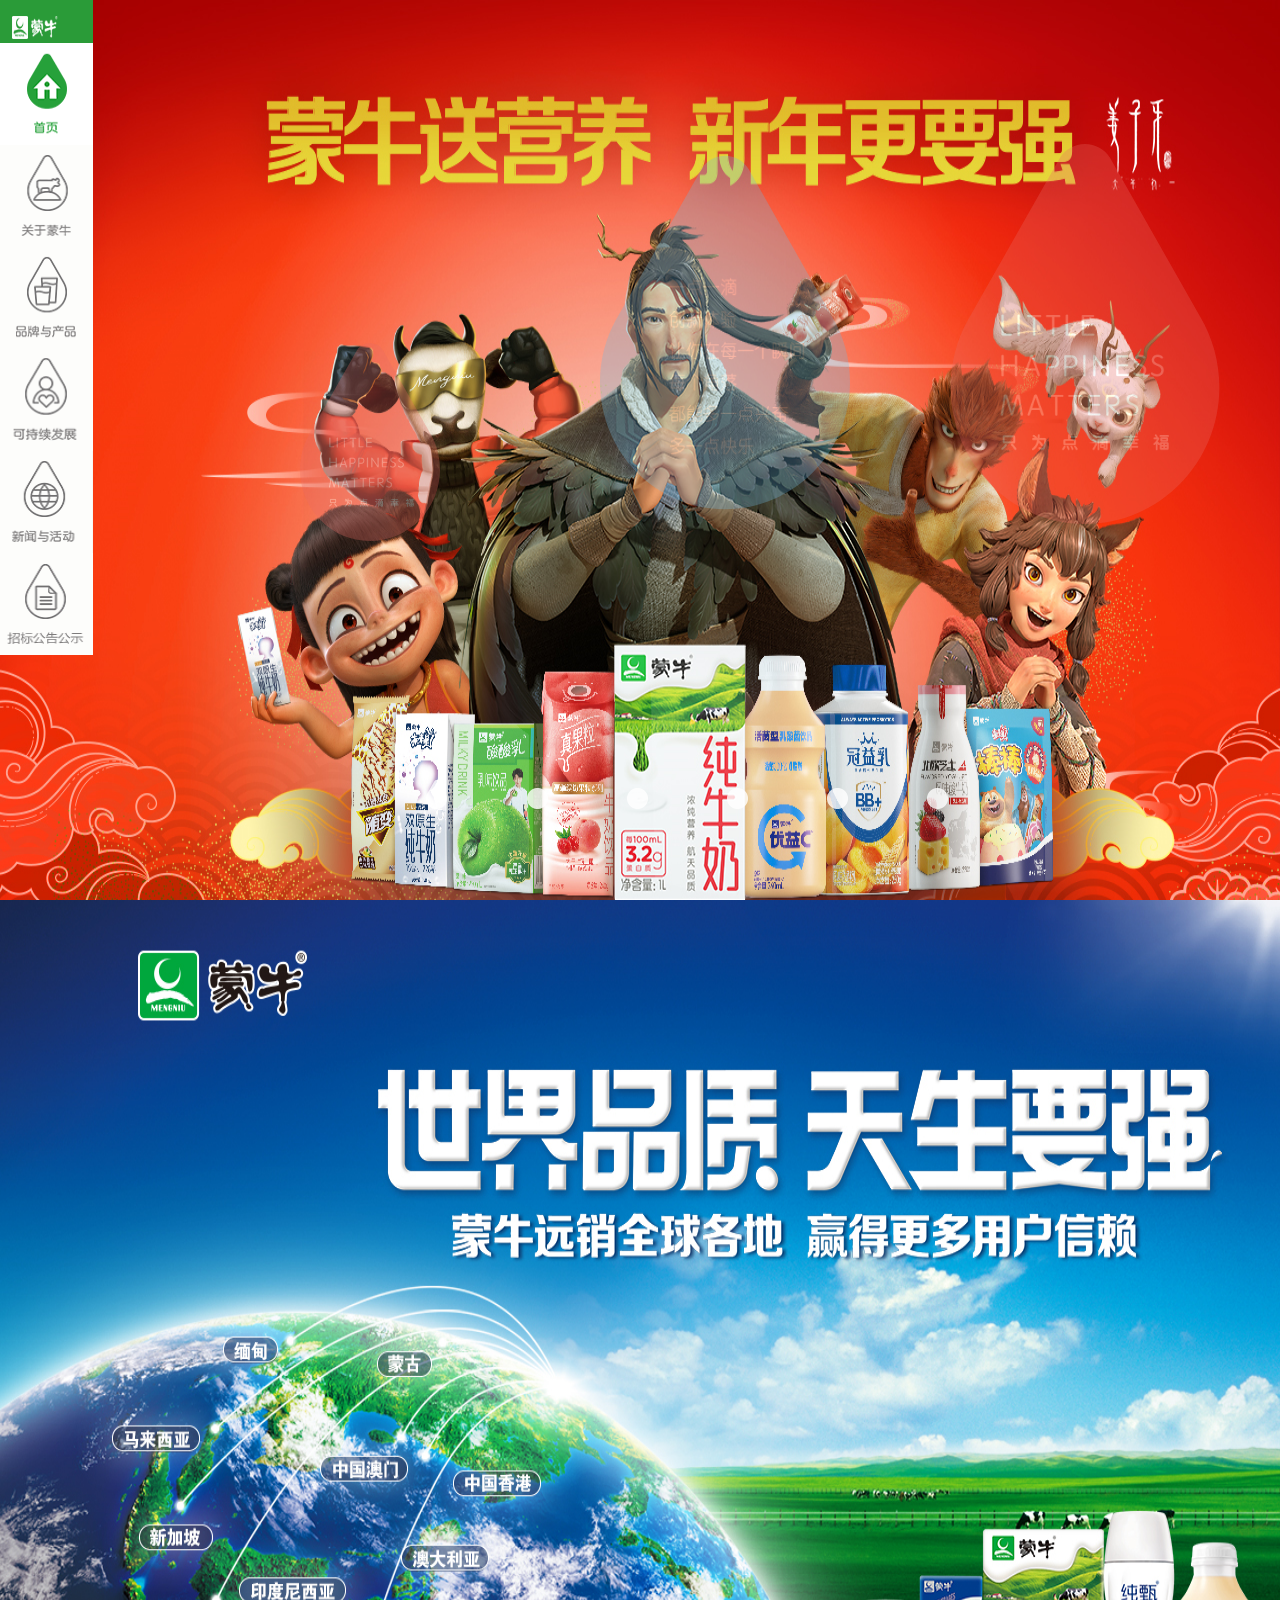
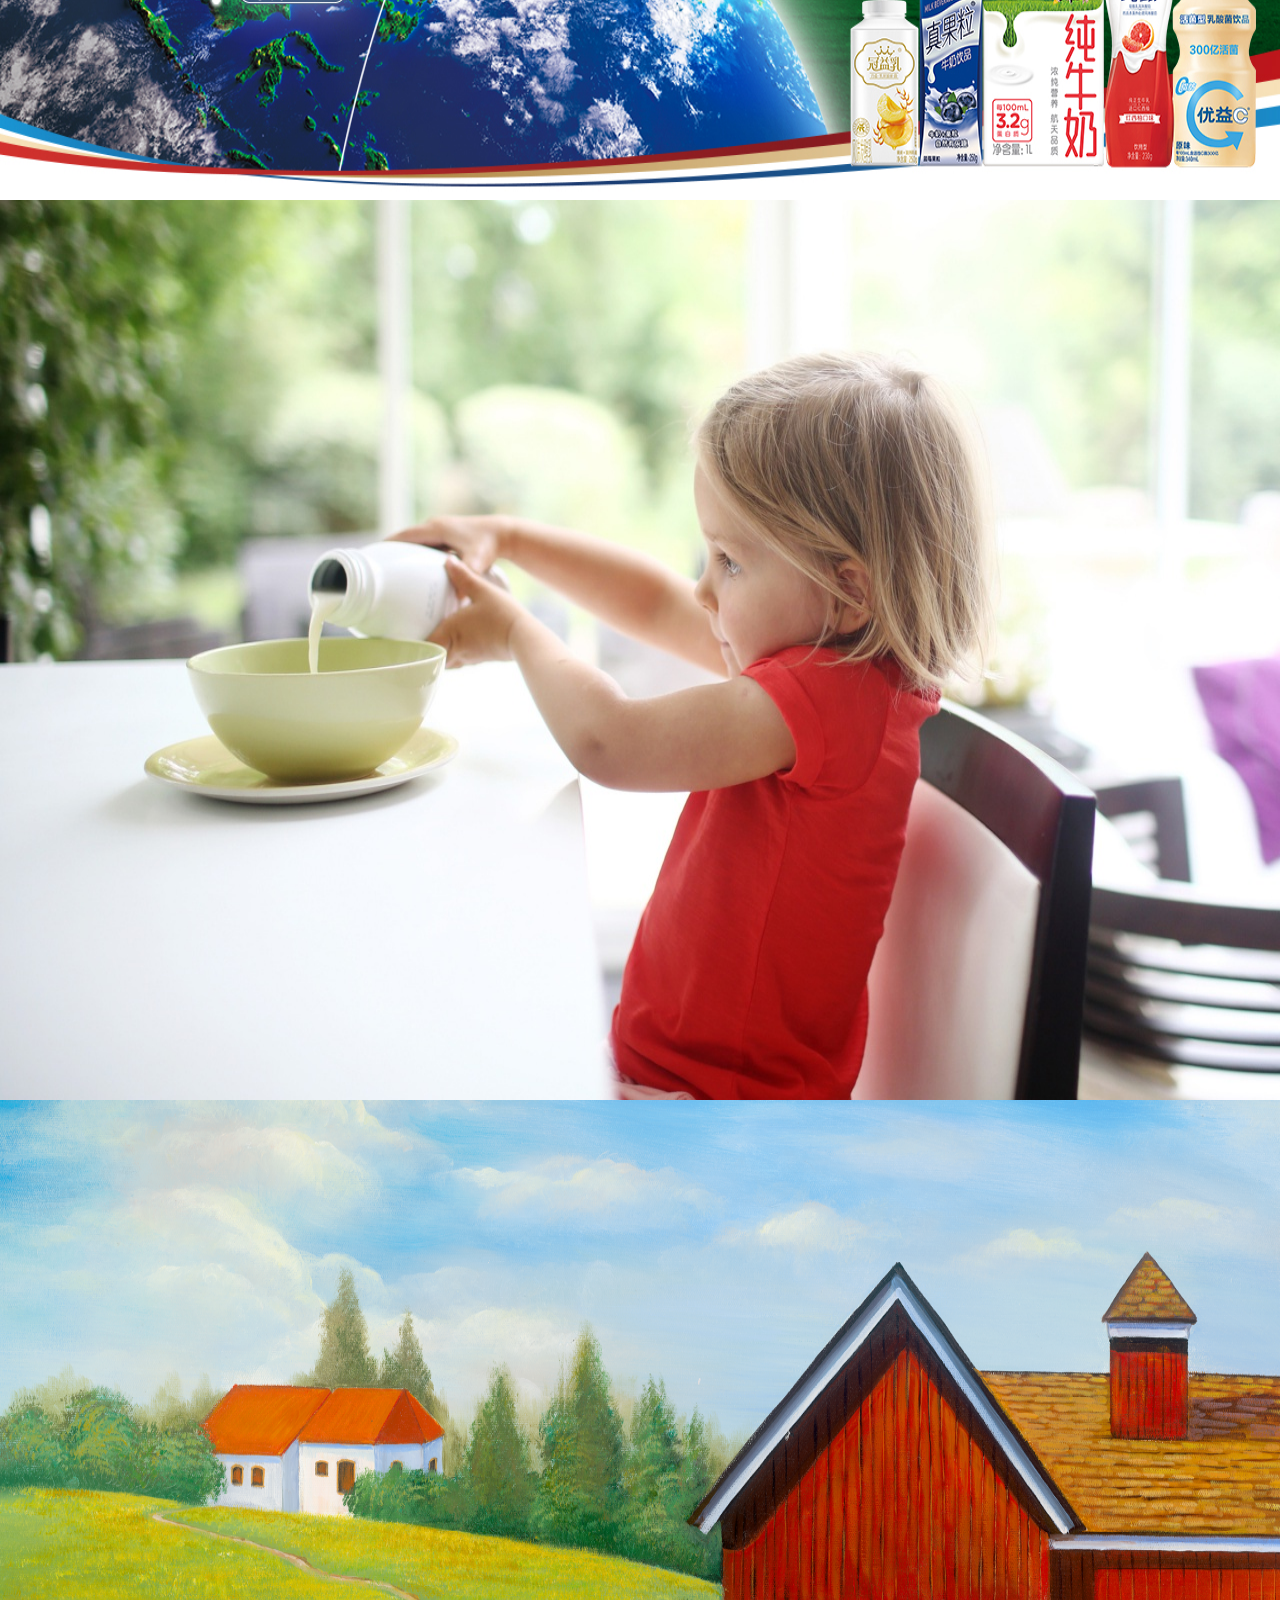
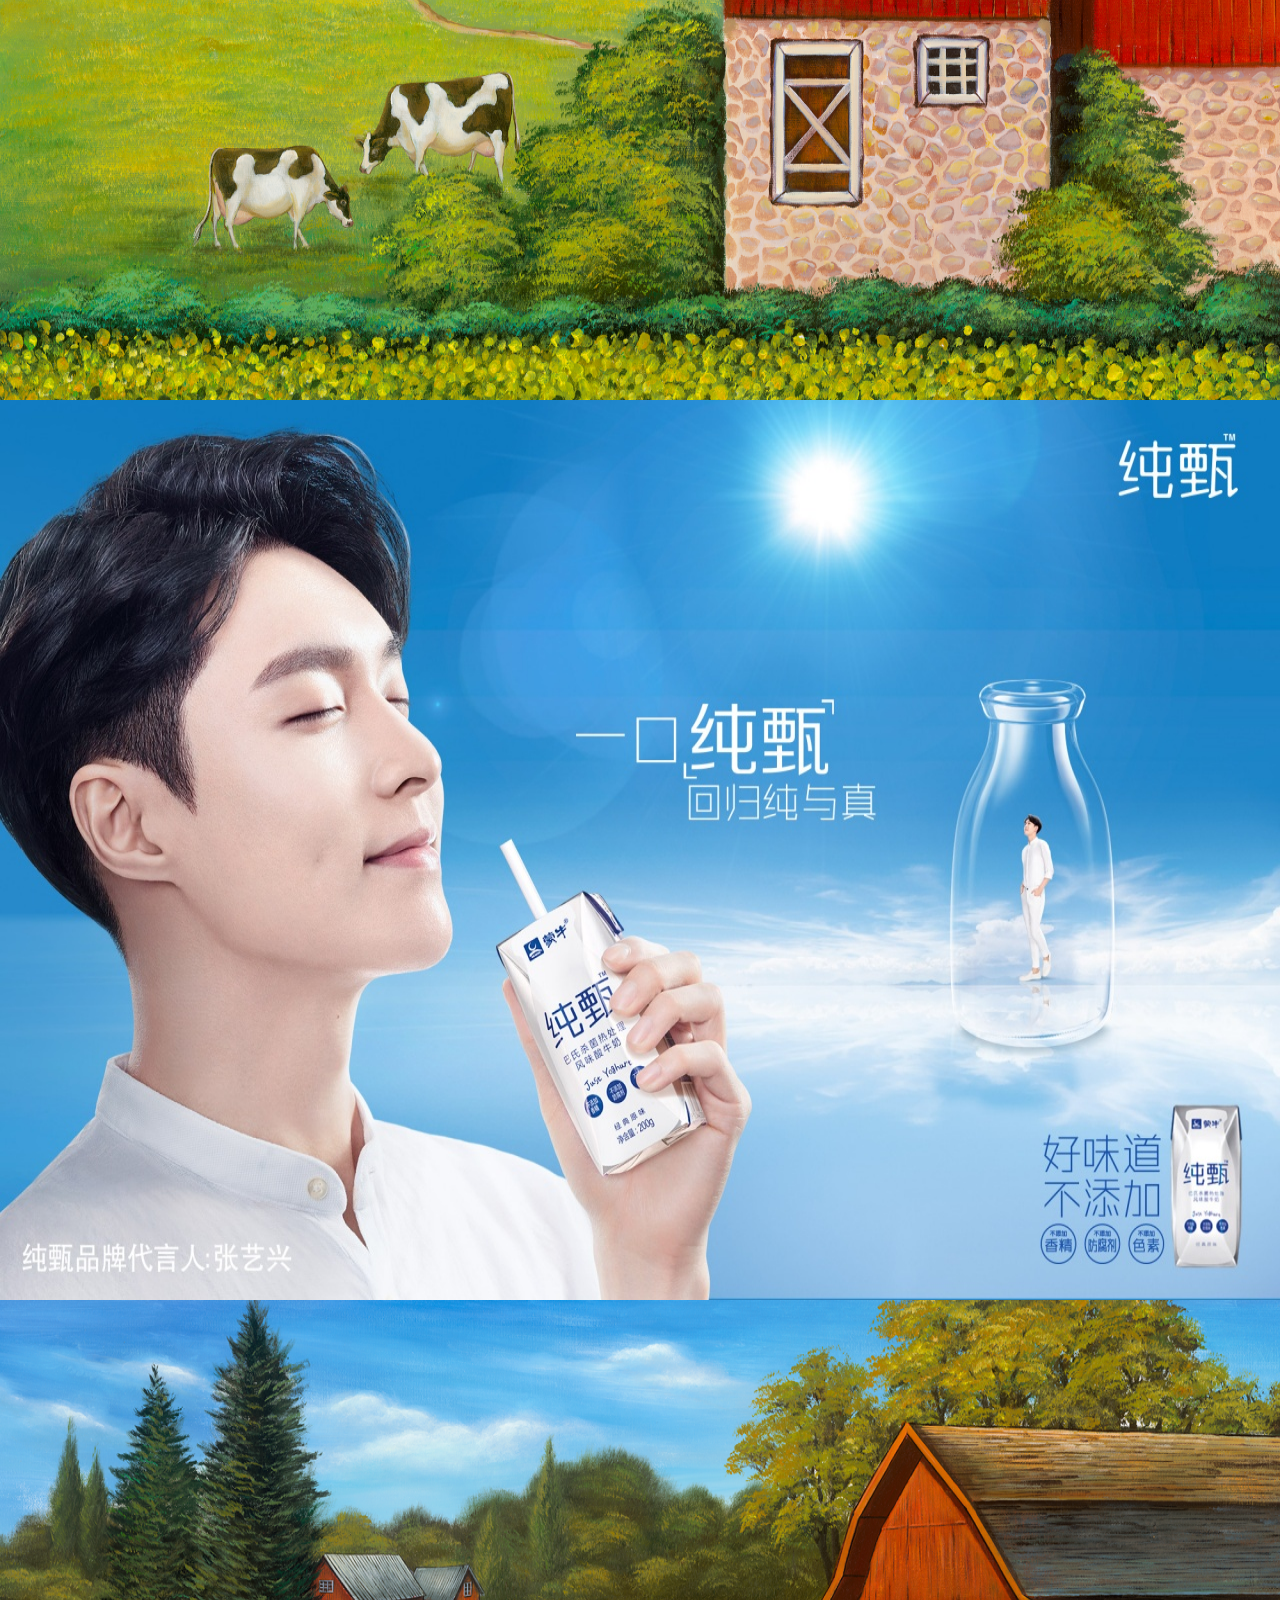
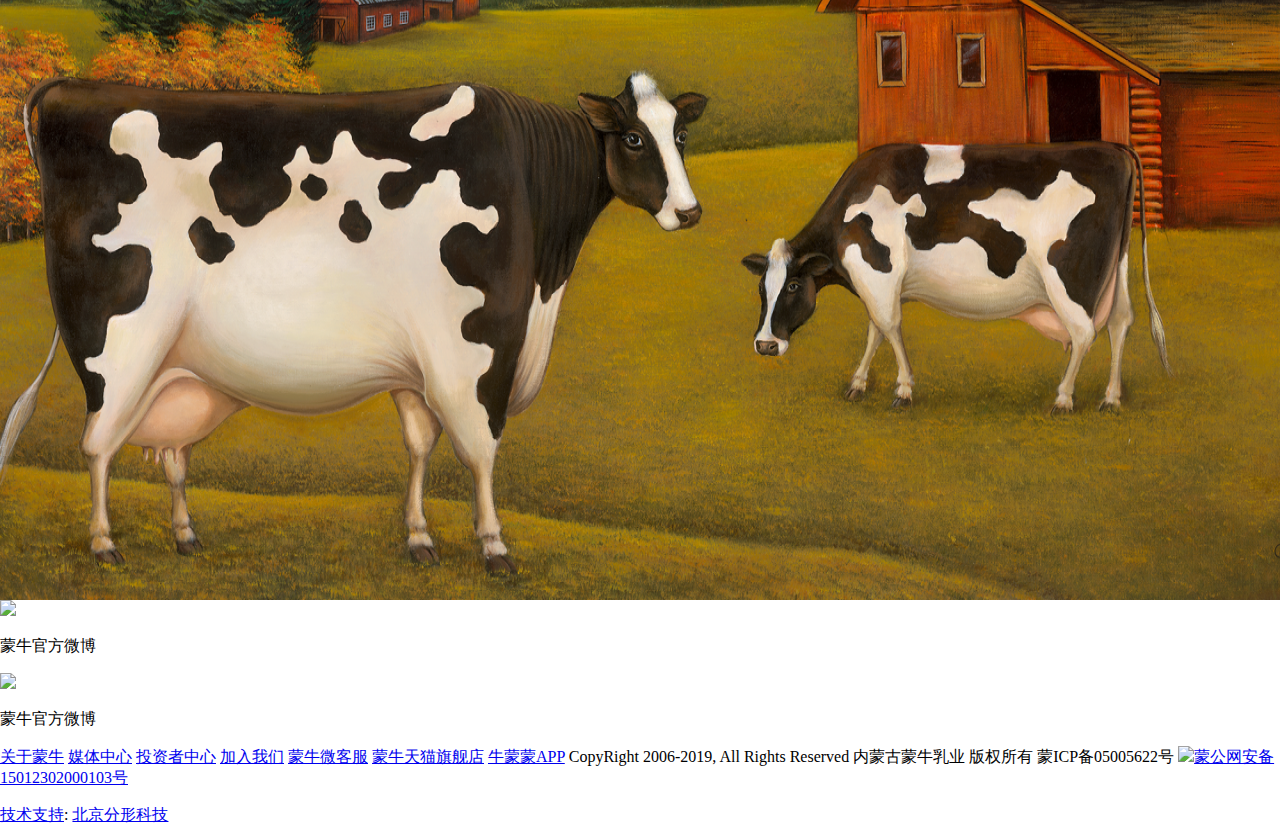
==== mengniu/index/index.html @ 5fc935fa "mengniu" ====
<!DOCTYPE html>
<html>
	<head>
		<meta charset="utf-8">
		<title>Index</title>
		<script>
			window.currentPageIndex = 1;
			window.currentPageName="index";
			window.currentPageNumber=1;
		</script>
		<script src="../public/movement.js" type="text/javascript"></script>
		<link href="css/bar1-6.css" rel="stylesheet" />
		<link href="css/six-points.css" rel="stylesheet" />
		<link href="css/waterdrop.css" rel="stylesheet" />
		<link href="https://cdn-1251928468.cos.ap-beijing.myqcloud.com/last-bar.css" rel="stylesheet" />
		<link href="../public/favicon.ico" type="image/x-icon" rel="shortcut icon" />
		
		<!--extend-column资源-->
		<link href="../public/extend-column.css" rel="stylesheet"/>
		<link href="../public/left-nav.css" rel="stylesheet"/>
	</head>
	<body style="margin: 0px; overflow: hidden;">
		<left-nav>
			<logo></logo>
			<btn-item id="btn-item-1"></btn-item>
			<mouse-extend-region>
				<btn-item id="btn-item-2"></btn-item>
				<btn-item id="btn-item-3"></btn-item>
				<btn-item id="btn-item-4"></btn-item>
				<btn-item id="btn-item-5"></btn-item>
				<extend-column></extend-column>
			</mouse-extend-region>
			<btn-item id="btn-item-6"></btn-item>
		</left-nav>
		
		<div id="bar1"></div>
		<div id="bar2"></div>
		<div id="bar3"></div>
		<div id="bar4"></div>
		<div id="bar5"></div>
		<div id="bar6"></div>
		<img id="waterdrop-1-1" src="img/waterdrop-text3.png" />
		<img id="waterdrop-1-2" src="img/waterdrop-text1.png" />
		<img id="waterdrop-1-3" src="img/waterdrop-text2.png" />
		<div id="six-points">
			<div id="p1"></div>
			<div id="p2"></div>
			<div id="p3"></div>
			<div id="p4"></div>
			<div id="p5"></div>
			<div id="p6"></div>
		</div>
		
		<last-bar>
			<social-network>
				<left>
					<div>
						<img src="https://cdn-1251928468.cos.ap-beijing.myqcloud.com/sina.png" />
						<p>蒙牛官方微博</p>
					</div>
				</left>
				<right>
					<div id="sina-btn">
						<img src="https://cdn-1251928468.cos.ap-beijing.myqcloud.com/wechat.png" />
						<p>蒙牛官方微博</p>
					</div>
					<qrcode></qrcode>
				</right>
			</social-network>
			<mengniu-link>
				<a href="#">关于蒙牛</a>
				<link-sep></link-sep>
				<a href="#">媒体中心</a>
				<link-sep></link-sep>
				<a href="#">投资者中心</a>
				<link-sep></link-sep>
				<a href="#">加入我们</a>
				<link-sep></link-sep>
				<a href="#">蒙牛微客服</a>
				<link-sep></link-sep>
				<a href="#">蒙牛天猫旗舰店</a>
				<link-sep></link-sep>
				<a href="#">牛蒙蒙APP</a>
			</mengniu-link>
			<mengniu-corp>
				<span>CopyRight 2006-2019, All Rights Reserved 内蒙古蒙牛乳业 版权所有 蒙ICP备05005622号</span>
				<a href="#"><img src="https://cdn-1251928468.cos.ap-beijing.myqcloud.com/police.png"/>蒙公网安备 15012302000103号</a>
				<p>
					<a href="http://www.fractal-technology.com" target="_blank" >技术支持</a>:
					<a href=" http://www.fractal-technology.com" target="_blank">北京分形科技</a>
				</p>
			</mengniu-corp>
		</last-bar>
	</body>
	<script>
		var obj = document.documentElement;
		document.documentElement.wheelComplete = true;
		document.documentElement.style.height = window.innerHeight * 6 + "px"
		document.documentElement.onmousewheel = function(ev)
		{
			if (document.documentElement.wheelComplete == true)
			{

				var event = ev || window.event;
				//event.wheelDelta为负,向下

				if (event.wheelDelta > 0) //向上
				{

					setTimeout
						(
							function()
							{
								scroll(0, document.documentElement.scrollTop - 2);
								setTimeout
									(
										function()
										{
											scroll(0, document.documentElement.scrollTop - 2);
											setTimeout
												(
													function()
													{
														scroll(0, document.documentElement.scrollTop - 2);
														setTimeout
															(
																function()
																{
																	scroll(0, document.documentElement.scrollTop - 2);
																	setTimeout
																		(
																			function()
																			{
																				scroll(0, document.documentElement.scrollTop - 2);
																				setTimeout
																					(
																						function()
																						{
																							scroll(0, document.documentElement.scrollTop - 2);
																							setTimeout
																								(
																									function()
																									{
																										scroll(0, document.documentElement.scrollTop - 1);
																										setTimeout
																											(
																												function()
																												{
																													scroll(0, document.documentElement.scrollTop - 1);
																													setTimeout
																														(
																															function()
																															{
																																scroll(0, document.documentElement.scrollTop - 1);
																																setTimeout
																																	(
																																		function()
																																		{
																																			scroll(0, document.documentElement.scrollTop - 1);
																																			setTimeout
																																				(
																																					function()
																																					{
																																						scroll(0, document.documentElement.scrollTop - 1);
																																						setTimeout
																																							(
																																								function()
																																								{
																																									scroll(0, document.documentElement.scrollTop - 1);
																																								},
																																								1
																																							);
																																					},
																																					1
																																				);
																																		},
																																		1
																																	);
																															},
																															1
																														);
																												},
																												1
																											);
																									},
																									1
																								);
																						},
																						1
																					);
																			},
																			1
																		);
																},
																1
															);
													},
													1
												);
										},
										1
									);
							},
							1
						);


					if (document.documentElement.scrollTop == 0)
					{
						return false;
					}
					var target = document.documentElement.scrollTop - window.innerHeight;
					document.documentElement.wheelComplete = false;
					var timer = setInterval(
						function()
						{

							scroll(0, document.documentElement.scrollTop - 4);

							if (Math.abs(document.documentElement.scrollTop - target) <= 6)
							{
								clearInterval(timer);
								console.log(window.currentPageIndex)
								document.documentElement.wheelComplete = true;
								scroll(0, target);
								//window.currentPageIndex -= 1;
								window.currentPageIndex = Math.floor(document.documentElement.scrollTop/window.innerHeight)+1;
								for (var i = 1; i <= 6; i++)
								{
									if (i == window.currentPageIndex)
									{
										document.getElementById("p" + i).style.backgroundPosition = "-0px 0px";
									}
									else
									{
										document.getElementById("p" + i).style.backgroundPosition = "-22px 0px";
									}
								}
								document.getElementById("waterdrop-1-1").timer = null;
								document.getElementById("waterdrop-1-2").timer = null;
								document.getElementById("waterdrop-1-3").timer = null;
								console.log("ele", document.getElementById("waterdrop-1-1"));
								console.log("targetleft", window.wppos[window.currentPageIndex][1][1]);
								console.log("targettop", window.wppos[window.currentPageIndex][1][2]);
								
								movement(document.getElementById("waterdrop-1-1"), 'left', window.wppos[window.currentPageIndex][1][1],function(){},null);
								movement(document.getElementById("waterdrop-1-1"), 'top', window.wppos[window.currentPageIndex][1][2],function(){},null);
								movement(document.getElementById("waterdrop-1-2"), 'top', window.wppos[window.currentPageIndex][2][2],function(){},null);
								movement(document.getElementById("waterdrop-1-2"), 'left', window.wppos[window.currentPageIndex][2][1],function(){},null);
								movement(document.getElementById("waterdrop-1-3"), 'top', window.wppos[window.currentPageIndex][3][2],function(){},null);
								movement(document.getElementById("waterdrop-1-3"), 'right', window.wppos[window.currentPageIndex][3][1],function(){},null);
								if (window.currentPageIndex != 6)
								{
									document.getElementsByTagName("last-bar")[0].style.display = 'none';
									document.getElementById("six-points").style.display = "flex";
								}
							}
						},
						0.5
					);
				}
				else
				{
					var target = document.documentElement.scrollTop + window.innerHeight;
					if (document.documentElement.scrollTop + window.innerHeight + "px" === window.getComputedStyle(document.documentElement,
							null)['height'])
					{
						return false;
					}
					setTimeout
						(
							function()
							{
								scroll(0, document.documentElement.scrollTop + 2);
								setTimeout
									(
										function()
										{
											scroll(0, document.documentElement.scrollTop + 2);
											setTimeout
												(
													function()
													{
														scroll(0, document.documentElement.scrollTop + 2);
														setTimeout
															(
																function()
																{
																	scroll(0, document.documentElement.scrollTop + 2);
																	setTimeout
																		(
																			function()
																			{
																				scroll(0, document.documentElement.scrollTop + 2);
																				setTimeout
																					(
																						function()
																						{
																							scroll(0, document.documentElement.scrollTop + 2);
																							setTimeout
																								(
																									function()
																									{
																										scroll(0, document.documentElement.scrollTop + 2);
																										setTimeout
																											(
																												function()
																												{
																													scroll(0, document.documentElement.scrollTop + 2);
																												},
																												1
																											);
																									},
																									1
																								);
																						},
																						1
																					);
																			},
																			1
																		);
																},
																1
															);
													},
													1
												);
										},
										1
									);
							},
							1
						);

					document.documentElement.wheelComplete = false;
					var timer = setInterval(
						function()
						{

							scroll(0, document.documentElement.scrollTop + 4);
							// if(document.documentElement.scrollTop%window.innerHeight==0)
							// {
							// 	clearInterval(timer);
							// 	document.documentElement.wheelComplete=true;
							// }
							if (Math.abs(document.documentElement.scrollTop - target) <= 6)
							{
								clearInterval(timer);
								console.log(window.currentPageIndex)
								document.documentElement.wheelComplete = true;
								scroll(0, target);
								//window.currentPageIndex += 1;
								window.currentPageIndex = Math.floor(document.documentElement.scrollTop/window.innerHeight)+1;
								for (var i = 1; i <= 6; i++)
								{
									if (i == window.currentPageIndex)
									{
										document.getElementById("p" + i).style.backgroundPosition = "-0px 0px";
									}
									else
									{
										document.getElementById("p" + i).style.backgroundPosition = "-22px 0px";
									}
								}
								
								movement(document.getElementById("waterdrop-1-1"), 'left', wppos[window.currentPageIndex][1][1],function(){},null);
								movement(document.getElementById("waterdrop-1-1"), 'top', wppos[window.currentPageIndex][1][2],function(){},null);
								movement(document.getElementById("waterdrop-1-2"), 'top', wppos[window.currentPageIndex][2][2],function(){},null);
								movement(document.getElementById("waterdrop-1-2"), 'left', wppos[window.currentPageIndex][2][1],function(){},null);
								movement(document.getElementById("waterdrop-1-3"), 'top', wppos[window.currentPageIndex][3][2],function(){},null);
								movement(document.getElementById("waterdrop-1-3"), 'right', wppos[window.currentPageIndex][3][1],function(){},null);
								if (window.currentPageIndex == 6)
								{
									document.getElementsByTagName("last-bar")[0].style.display = 'block';
									document.getElementById("six-points").style.display = "none";
								}
							}
						},
						0.5
					);
				}
			}
			return false;
		}
	</script>
	<script src="js/bar1-6.js"></script>
	<script src="https://cdn-1251928468.cos.ap-beijing.myqcloud.com/last-bar.js"></script>
	<script src="js/waterdrop.js"></script>
	<script src="../public/left-nav.js"></script>
</html>
---- mengniu/index/css/bar1-6.css ----
#bar1
{
	background-image: url(../img/bg1.png) ;
	background-size: 100% 100%;
	position: relative;
}
#bar2
{
	background-image: url(../img/bg2.jpg) ;
	background-size: 100% 100%;
	position: relative;
}
#bar3
{
	background-image: url(../img/bg3.jpg) ;
	background-size: 100% 100%;
	position: relative;
}
#bar4
{
	background-image: url(../img/bg4.png) ;
	background-size: 100% 100%;
	position: relative;
}
#bar5
{
	background-image: url(../img/bg5.jpg) ;
	background-size: 100% 100%;
	position: relative;
}
#bar6
{
	background-image: url(../img/bg6.png) ;
	background-size: 100% 100%;
	position: relative;
}
---- mengniu/index/css/six-points.css ----
#six-points {
	position: fixed;
	bottom: 20px;
	/*left:0px;*/
	right: 0px;
	opacity: 0.8;
	width: 600px;
	height: 100px;
	display: flex;
	justify-content: space-around;
	z-index: 1000;
}

#six-points div 
{
	background-repeat: no-repeat;
	background-image: url(../img/3e.png);

	width: 22px;
	height: 29px;
}
---- mengniu/index/css/waterdrop.css ----
#waterdrop-1-1 {
	background-image: url(../img/9.svg);
	background-repeat: no-repeat;
	background-size: 100% 100%;
	width: 140px;
	height: 200px;
	position: fixed;
	/*left:300px;*/
	opacity: 0.3;
	z-index: 80;
}

#waterdrop-1-2 {
	background-image: url(../img/8.svg);
	background-repeat: no-repeat;
	background-size: 100% 100%;
	width: 250px;
	height: 377px;
	position: fixed;
	/*left:600px;
					top:100px;*/
	opacity: 0.3;
	z-index: 80;
}

#waterdrop-1-3 {
	background-image: url(../img/9.svg);
	background-repeat: no-repeat;
	background-size: 100% 100%;
	width: 270px;
	height: 380px;
	position: fixed;
	/*right:60px;
					top:100px;*/
	right: 0px;
	opacity: 0.3;
	z-index: 80;
}
---- mengniu/public/extend-column.css ----
.expend-bars
{
	position: fixed;
	left:93px;
	height: 100%;
	background-color: aqua;
	transition: 0.5s;
	overflow: hidden;
	top: 0px;
}
---- mengniu/public/left-nav.css ----
/*body
{
	margin: 0px;
	background: url(../index/img/bg1.png) no-repeat;
	background-size: 100% 100%;
	height: 100vh;
	overflow: hidden;
}*/
left-nav
{
	width: 93px;
	height: 100vh;
	display: flex;
	flex-direction: column;
	justify-content: flex-start;
	position: fixed;
	z-index: 1000;
}
left-nav>logo
{
	background-image: url(logo.png);
	background-color: #F4AF5E;
	background-position-x: 12px;
	background-position-y: 1.8vh;
	width: 93px;
	height: 3.33vw;
	display: block;
	background-repeat: no-repeat;
	background-size: 3.6vw 2.6vh;
	cursor: pointer;
}
mouse-extend-region
{
	display: flex;justify-content: flex-start;flex-direction: column;
}

left-nav btn-item
{
	width: 93px;
	height: 102px;
	display: inline-block;
	background-repeat: no-repeat;
	background-image: url(btns.png);
	opacity: 1;
	background-size: 93px 102px;
	cursor: pointer;
}
left-nav btn-item:hover
{
	opacity: 1;
	background-color: #000000;
}

#btn-item-1
{
	background-image: url(btns/left-nav-index-untauch.png);
}
#btn-item-1:hover
{
	background-image: url(btns/hover-index.png);
}
#btn-item-2
{
	background-image: url(btns/left-nav-about-untauch.png);
}
#btn-item-2:hover
{
	background-image: url(btns/hover-about.png);
}
#btn-item-3
{
	background-image: url(btns/left-nav-brand-untauch.png);
}
#btn-item-3:hover
{
	background-image: url(btns/hover-brand.png);
}
#btn-item-4
{
	background-image: url(btns/left-nav-development-untauch.png);
}
#btn-item-4:hover
{
	background-image: url(btns/hover-development.png);
}
#btn-item-5
{
	background-image: url(btns/left-nav-news-untauch.png);
}
#btn-item-5:hover
{
	background-image: url(btns/hover-news.png);
}
#btn-item-6
{
	background-image: url(btns/left-nav-zhaobiao-untauch.png);
}
#btn-item-6:hover
{
	background-image: url(btns/hover-zhaobiao.png);
}
extend-column
{
	display: flex;
	flex-direction: column;
	height: 100vh;
	position: fixed;
	left: 93px;
	top: 0px;
	width: 0px;
	background-color: pink;
	overflow-x: hidden;
	padding: 0px;
}
extend-column-item
{
	display: block;
	text-align: center;
	padding: 10px 0px;
	color: white;
	cursor: pointer;
	white-space:nowrap;
}
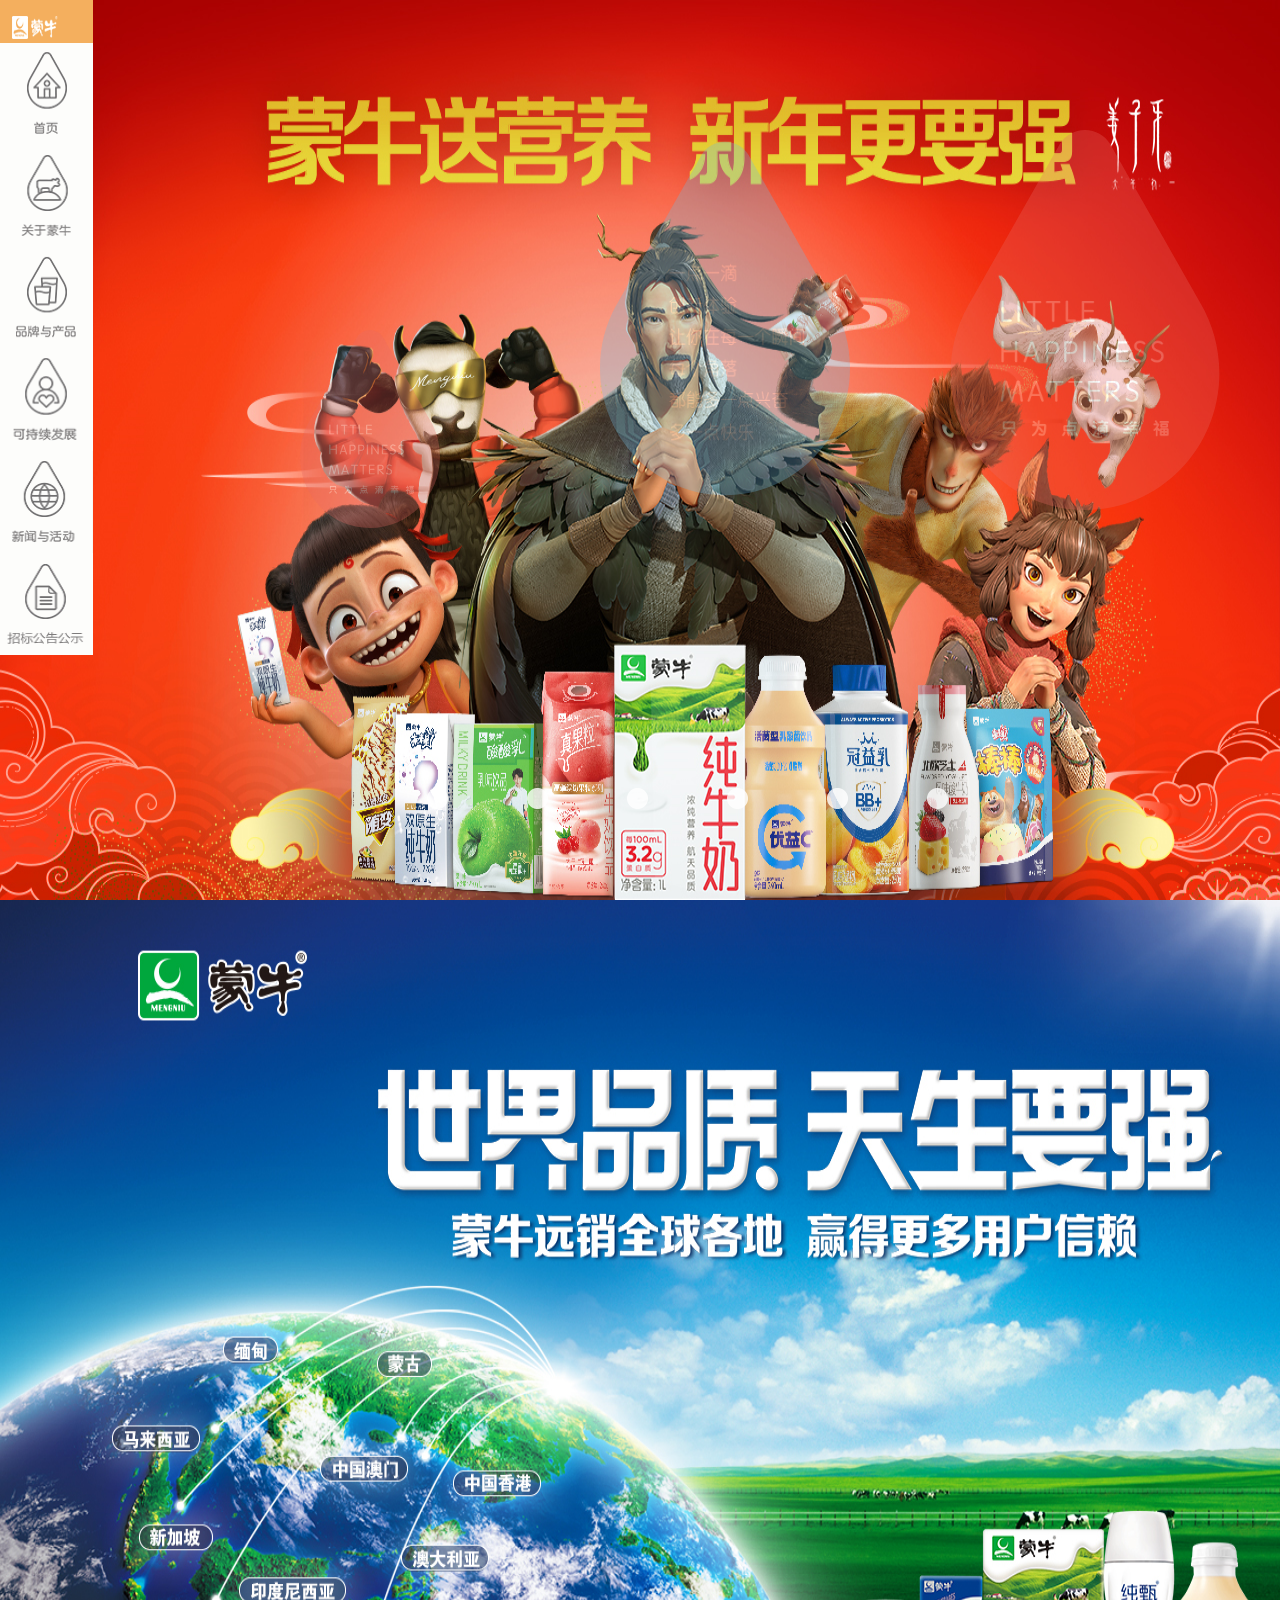
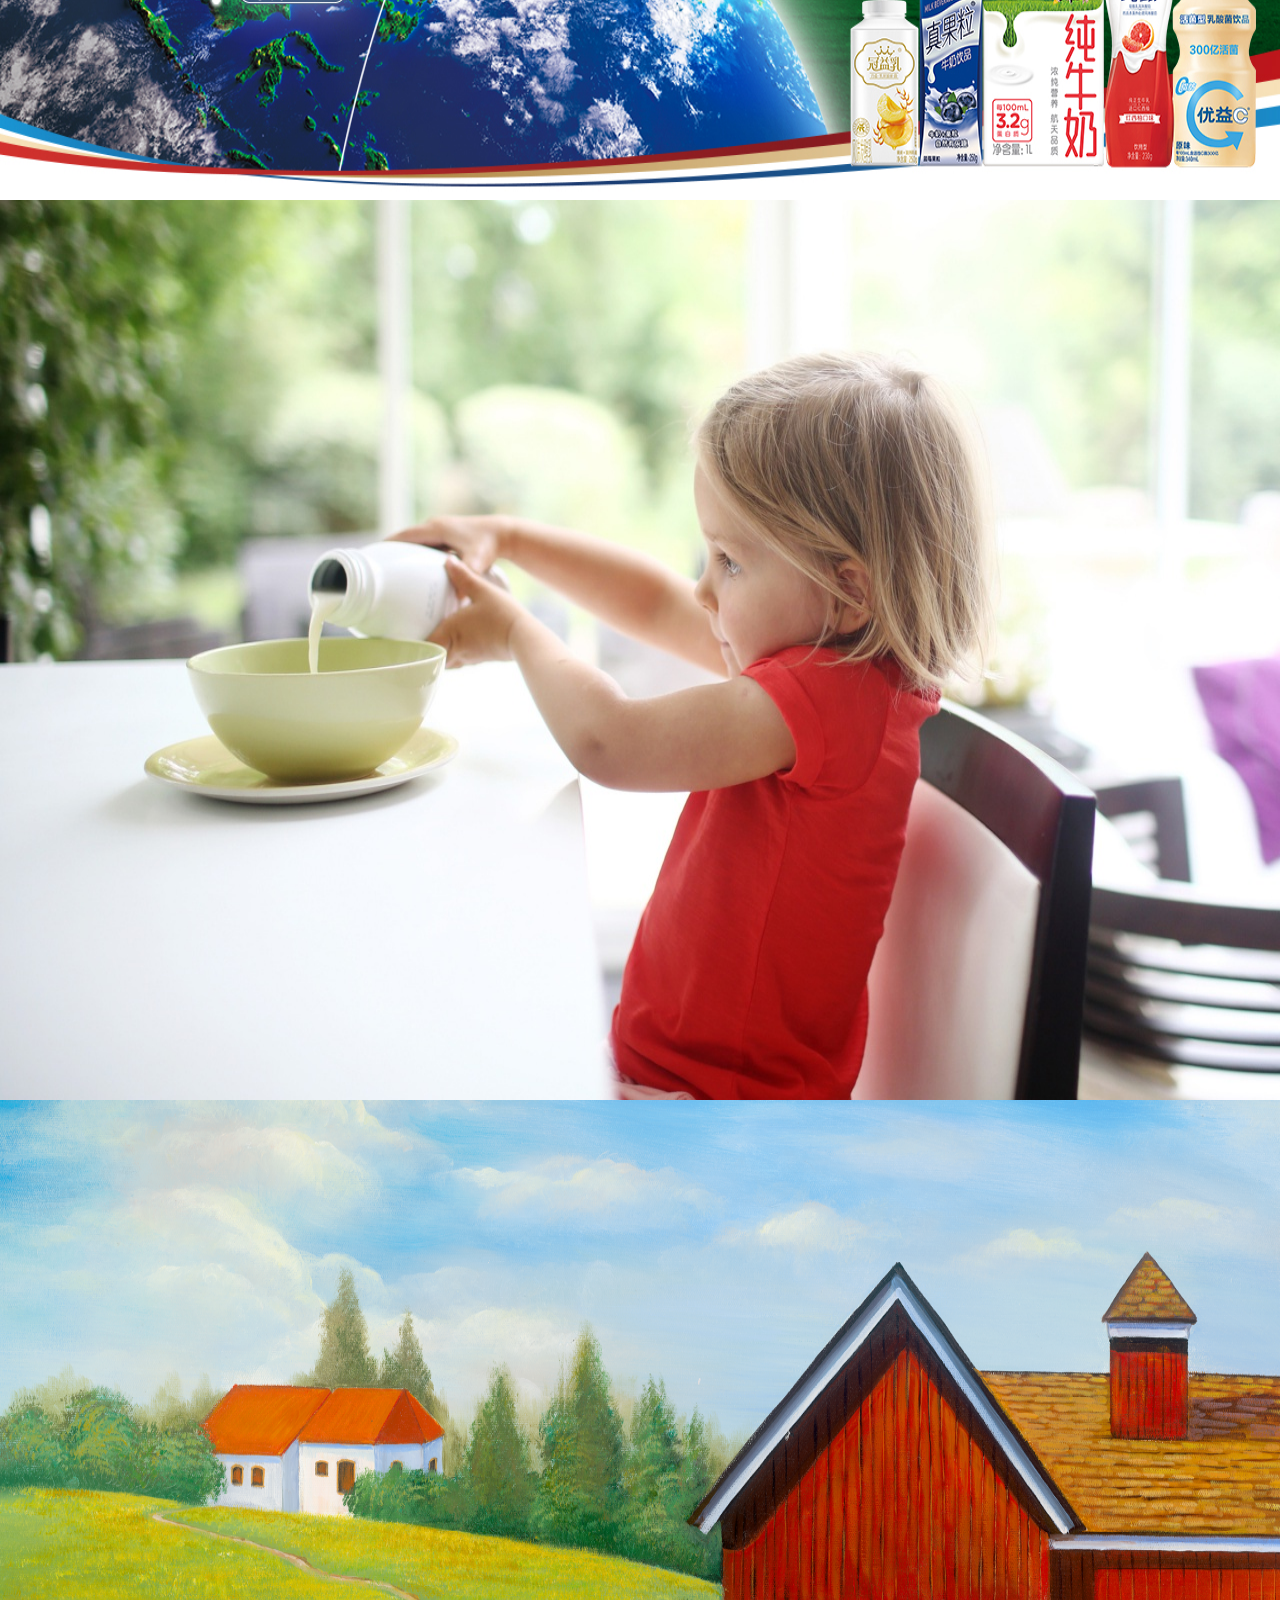
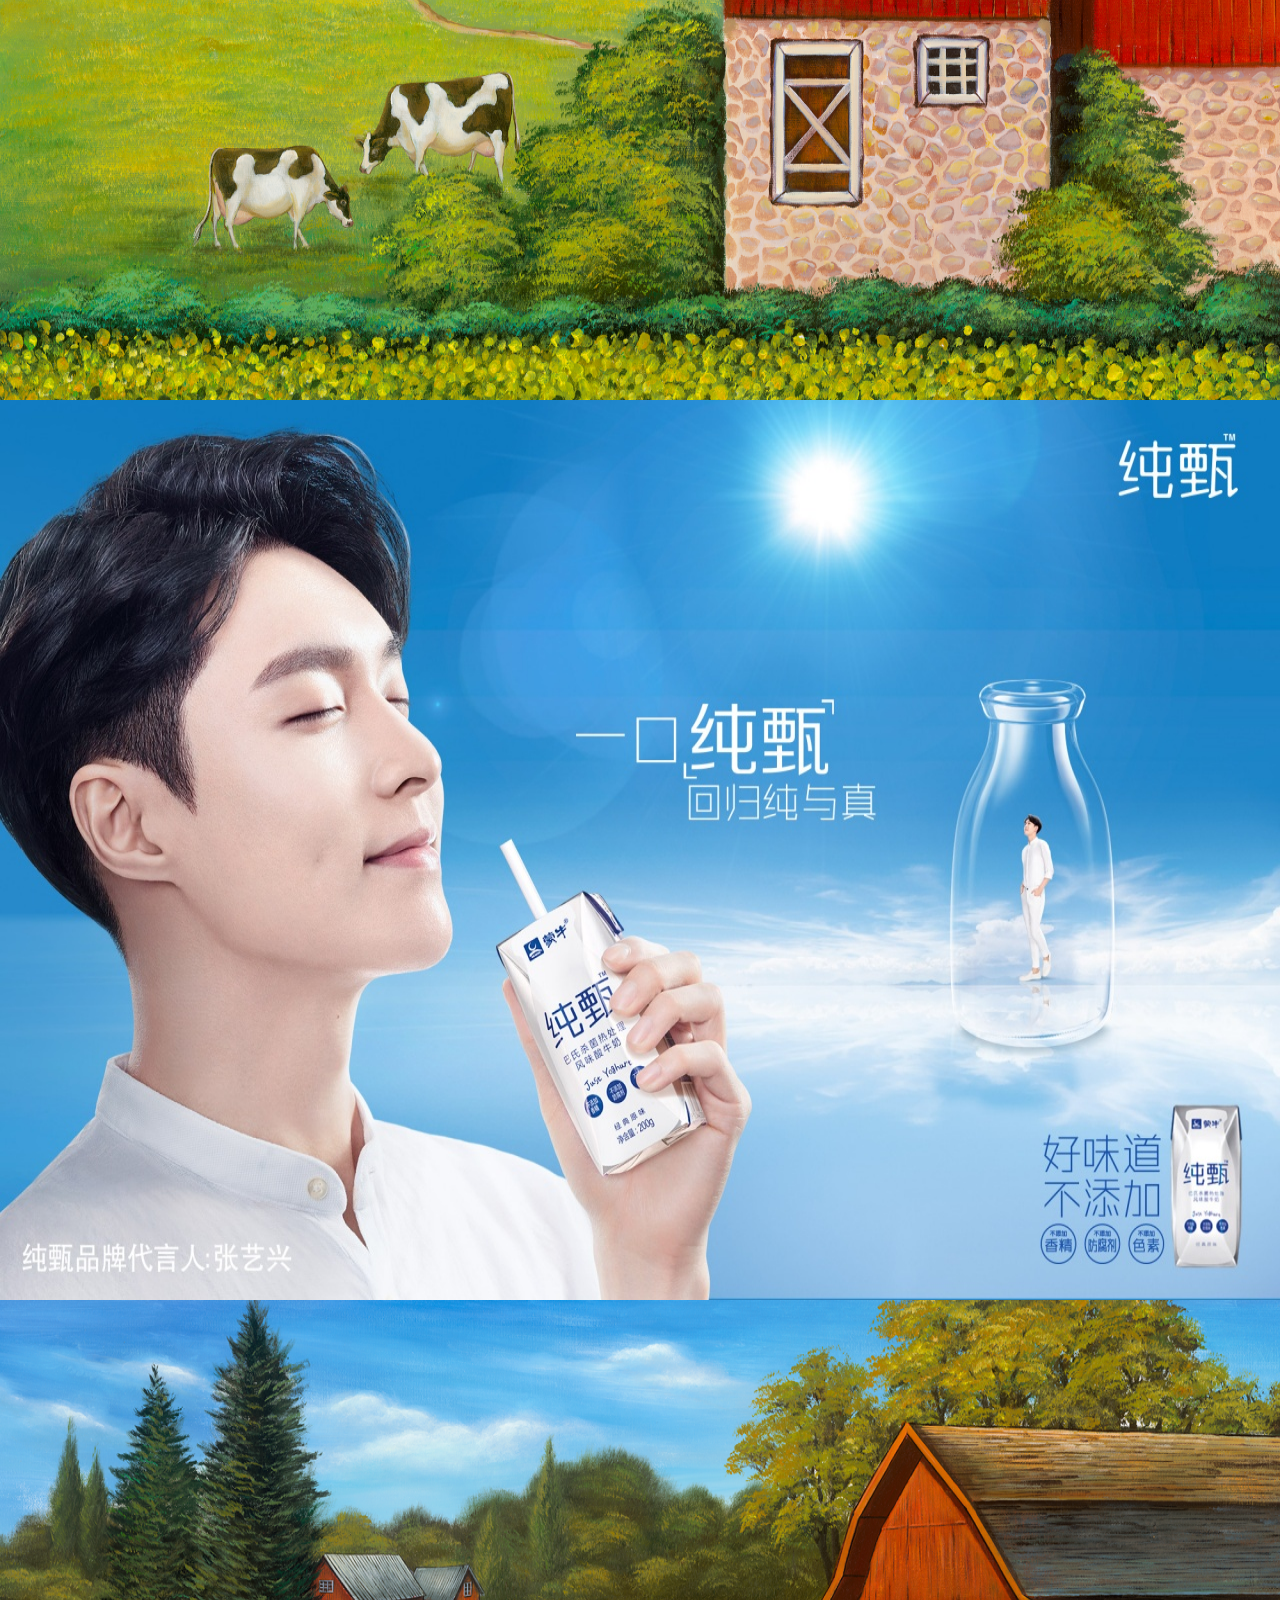
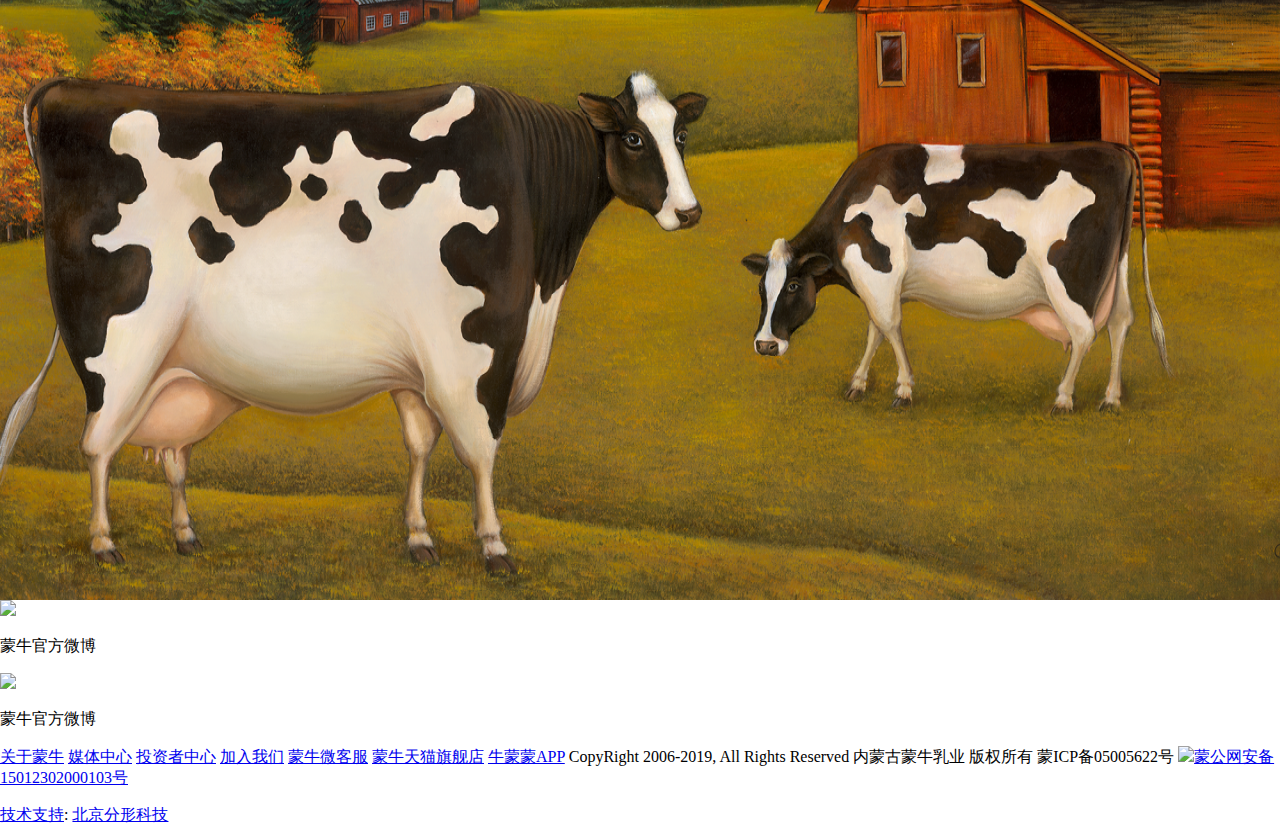
==== commit 3e05f96e: "mengniu" ====
--- a/mengniu/index/index.html
+++ b/mengniu/index/index.html
@@ -3,11 +3,6 @@
 	<head>
 		<meta charset="utf-8">
 		<title>Index</title>
-		<script>
-			window.currentPageIndex = 1;
-			window.currentPageName="index";
-			window.currentPageNumber=1;
-		</script>
 		<script src="../public/movement.js" type="text/javascript"></script>
 		<link href="css/bar1-6.css" rel="stylesheet" />
 		<link href="css/six-points.css" rel="stylesheet" />
@@ -92,299 +87,9 @@
 			</mengniu-corp>
 		</last-bar>
 	</body>
-	<script>
-		var obj = document.documentElement;
-		document.documentElement.wheelComplete = true;
-		document.documentElement.style.height = window.innerHeight * 6 + "px"
-		document.documentElement.onmousewheel = function(ev)
-		{
-			if (document.documentElement.wheelComplete == true)
-			{
-
-				var event = ev || window.event;
-				//event.wheelDelta为负,向下
-
-				if (event.wheelDelta > 0) //向上
-				{
-
-					setTimeout
-						(
-							function()
-							{
-								scroll(0, document.documentElement.scrollTop - 2);
-								setTimeout
-									(
-										function()
-										{
-											scroll(0, document.documentElement.scrollTop - 2);
-											setTimeout
-												(
-													function()
-													{
-														scroll(0, document.documentElement.scrollTop - 2);
-														setTimeout
-															(
-																function()
-																{
-																	scroll(0, document.documentElement.scrollTop - 2);
-																	setTimeout
-																		(
-																			function()
-																			{
-																				scroll(0, document.documentElement.scrollTop - 2);
-																				setTimeout
-																					(
-																						function()
-																						{
-																							scroll(0, document.documentElement.scrollTop - 2);
-																							setTimeout
-																								(
-																									function()
-																									{
-																										scroll(0, document.documentElement.scrollTop - 1);
-																										setTimeout
-																											(
-																												function()
-																												{
-																													scroll(0, document.documentElement.scrollTop - 1);
-																													setTimeout
-																														(
-																															function()
-																															{
-																																scroll(0, document.documentElement.scrollTop - 1);
-																																setTimeout
-																																	(
-																																		function()
-																																		{
-																																			scroll(0, document.documentElement.scrollTop - 1);
-																																			setTimeout
-																																				(
-																																					function()
-																																					{
-																																						scroll(0, document.documentElement.scrollTop - 1);
-																																						setTimeout
-																																							(
-																																								function()
-																																								{
-																																									scroll(0, document.documentElement.scrollTop - 1);
-																																								},
-																																								1
-																																							);
-																																					},
-																																					1
-																																				);
-																																		},
-																																		1
-																																	);
-																															},
-																															1
-																														);
-																												},
-																												1
-																											);
-																									},
-																									1
-																								);
-																						},
-																						1
-																					);
-																			},
-																			1
-																		);
-																},
-																1
-															);
-													},
-													1
-												);
-										},
-										1
-									);
-							},
-							1
-						);
-
-
-					if (document.documentElement.scrollTop == 0)
-					{
-						return false;
-					}
-					var target = document.documentElement.scrollTop - window.innerHeight;
-					document.documentElement.wheelComplete = false;
-					var timer = setInterval(
-						function()
-						{
-
-							scroll(0, document.documentElement.scrollTop - 4);
-
-							if (Math.abs(document.documentElement.scrollTop - target) <= 6)
-							{
-								clearInterval(timer);
-								console.log(window.currentPageIndex)
-								document.documentElement.wheelComplete = true;
-								scroll(0, target);
-								//window.currentPageIndex -= 1;
-								window.currentPageIndex = Math.floor(document.documentElement.scrollTop/window.innerHeight)+1;
-								for (var i = 1; i <= 6; i++)
-								{
-									if (i == window.currentPageIndex)
-									{
-										document.getElementById("p" + i).style.backgroundPosition = "-0px 0px";
-									}
-									else
-									{
-										document.getElementById("p" + i).style.backgroundPosition = "-22px 0px";
-									}
-								}
-								document.getElementById("waterdrop-1-1").timer = null;
-								document.getElementById("waterdrop-1-2").timer = null;
-								document.getElementById("waterdrop-1-3").timer = null;
-								console.log("ele", document.getElementById("waterdrop-1-1"));
-								console.log("targetleft", window.wppos[window.currentPageIndex][1][1]);
-								console.log("targettop", window.wppos[window.currentPageIndex][1][2]);
-								
-								movement(document.getElementById("waterdrop-1-1"), 'left', window.wppos[window.currentPageIndex][1][1],function(){},null);
-								movement(document.getElementById("waterdrop-1-1"), 'top', window.wppos[window.currentPageIndex][1][2],function(){},null);
-								movement(document.getElementById("waterdrop-1-2"), 'top', window.wppos[window.currentPageIndex][2][2],function(){},null);
-								movement(document.getElementById("waterdrop-1-2"), 'left', window.wppos[window.currentPageIndex][2][1],function(){},null);
-								movement(document.getElementById("waterdrop-1-3"), 'top', window.wppos[window.currentPageIndex][3][2],function(){},null);
-								movement(document.getElementById("waterdrop-1-3"), 'right', window.wppos[window.currentPageIndex][3][1],function(){},null);
-								if (window.currentPageIndex != 6)
-								{
-									document.getElementsByTagName("last-bar")[0].style.display = 'none';
-									document.getElementById("six-points").style.display = "flex";
-								}
-							}
-						},
-						0.5
-					);
-				}
-				else
-				{
-					var target = document.documentElement.scrollTop + window.innerHeight;
-					if (document.documentElement.scrollTop + window.innerHeight + "px" === window.getComputedStyle(document.documentElement,
-							null)['height'])
-					{
-						return false;
-					}
-					setTimeout
-						(
-							function()
-							{
-								scroll(0, document.documentElement.scrollTop + 2);
-								setTimeout
-									(
-										function()
-										{
-											scroll(0, document.documentElement.scrollTop + 2);
-											setTimeout
-												(
-													function()
-													{
-														scroll(0, document.documentElement.scrollTop + 2);
-														setTimeout
-															(
-																function()
-																{
-																	scroll(0, document.documentElement.scrollTop + 2);
-																	setTimeout
-																		(
-																			function()
-																			{
-																				scroll(0, document.documentElement.scrollTop + 2);
-																				setTimeout
-																					(
-																						function()
-																						{
-																							scroll(0, document.documentElement.scrollTop + 2);
-																							setTimeout
-																								(
-																									function()
-																									{
-																										scroll(0, document.documentElement.scrollTop + 2);
-																										setTimeout
-																											(
-																												function()
-																												{
-																													scroll(0, document.documentElement.scrollTop + 2);
-																												},
-																												1
-																											);
-																									},
-																									1
-																								);
-																						},
-																						1
-																					);
-																			},
-																			1
-																		);
-																},
-																1
-															);
-													},
-													1
-												);
-										},
-										1
-									);
-							},
-							1
-						);
-
-					document.documentElement.wheelComplete = false;
-					var timer = setInterval(
-						function()
-						{
-
-							scroll(0, document.documentElement.scrollTop + 4);
-							// if(document.documentElement.scrollTop%window.innerHeight==0)
-							// {
-							// 	clearInterval(timer);
-							// 	document.documentElement.wheelComplete=true;
-							// }
-							if (Math.abs(document.documentElement.scrollTop - target) <= 6)
-							{
-								clearInterval(timer);
-								console.log(window.currentPageIndex)
-								document.documentElement.wheelComplete = true;
-								scroll(0, target);
-								//window.currentPageIndex += 1;
-								window.currentPageIndex = Math.floor(document.documentElement.scrollTop/window.innerHeight)+1;
-								for (var i = 1; i <= 6; i++)
-								{
-									if (i == window.currentPageIndex)
-									{
-										document.getElementById("p" + i).style.backgroundPosition = "-0px 0px";
-									}
-									else
-									{
-										document.getElementById("p" + i).style.backgroundPosition = "-22px 0px";
-									}
-								}
-								
-								movement(document.getElementById("waterdrop-1-1"), 'left', wppos[window.currentPageIndex][1][1],function(){},null);
-								movement(document.getElementById("waterdrop-1-1"), 'top', wppos[window.currentPageIndex][1][2],function(){},null);
-								movement(document.getElementById("waterdrop-1-2"), 'top', wppos[window.currentPageIndex][2][2],function(){},null);
-								movement(document.getElementById("waterdrop-1-2"), 'left', wppos[window.currentPageIndex][2][1],function(){},null);
-								movement(document.getElementById("waterdrop-1-3"), 'top', wppos[window.currentPageIndex][3][2],function(){},null);
-								movement(document.getElementById("waterdrop-1-3"), 'right', wppos[window.currentPageIndex][3][1],function(){},null);
-								if (window.currentPageIndex == 6)
-								{
-									document.getElementsByTagName("last-bar")[0].style.display = 'block';
-									document.getElementById("six-points").style.display = "none";
-								}
-							}
-						},
-						0.5
-					);
-				}
-			}
-			return false;
-		}
-	</script>
 	<script src="js/bar1-6.js"></script>
 	<script src="https://cdn-1251928468.cos.ap-beijing.myqcloud.com/last-bar.js"></script>
 	<script src="js/waterdrop.js"></script>
 	<script src="../public/left-nav.js"></script>
+	<script src="js/main.js"></script>
 </html>
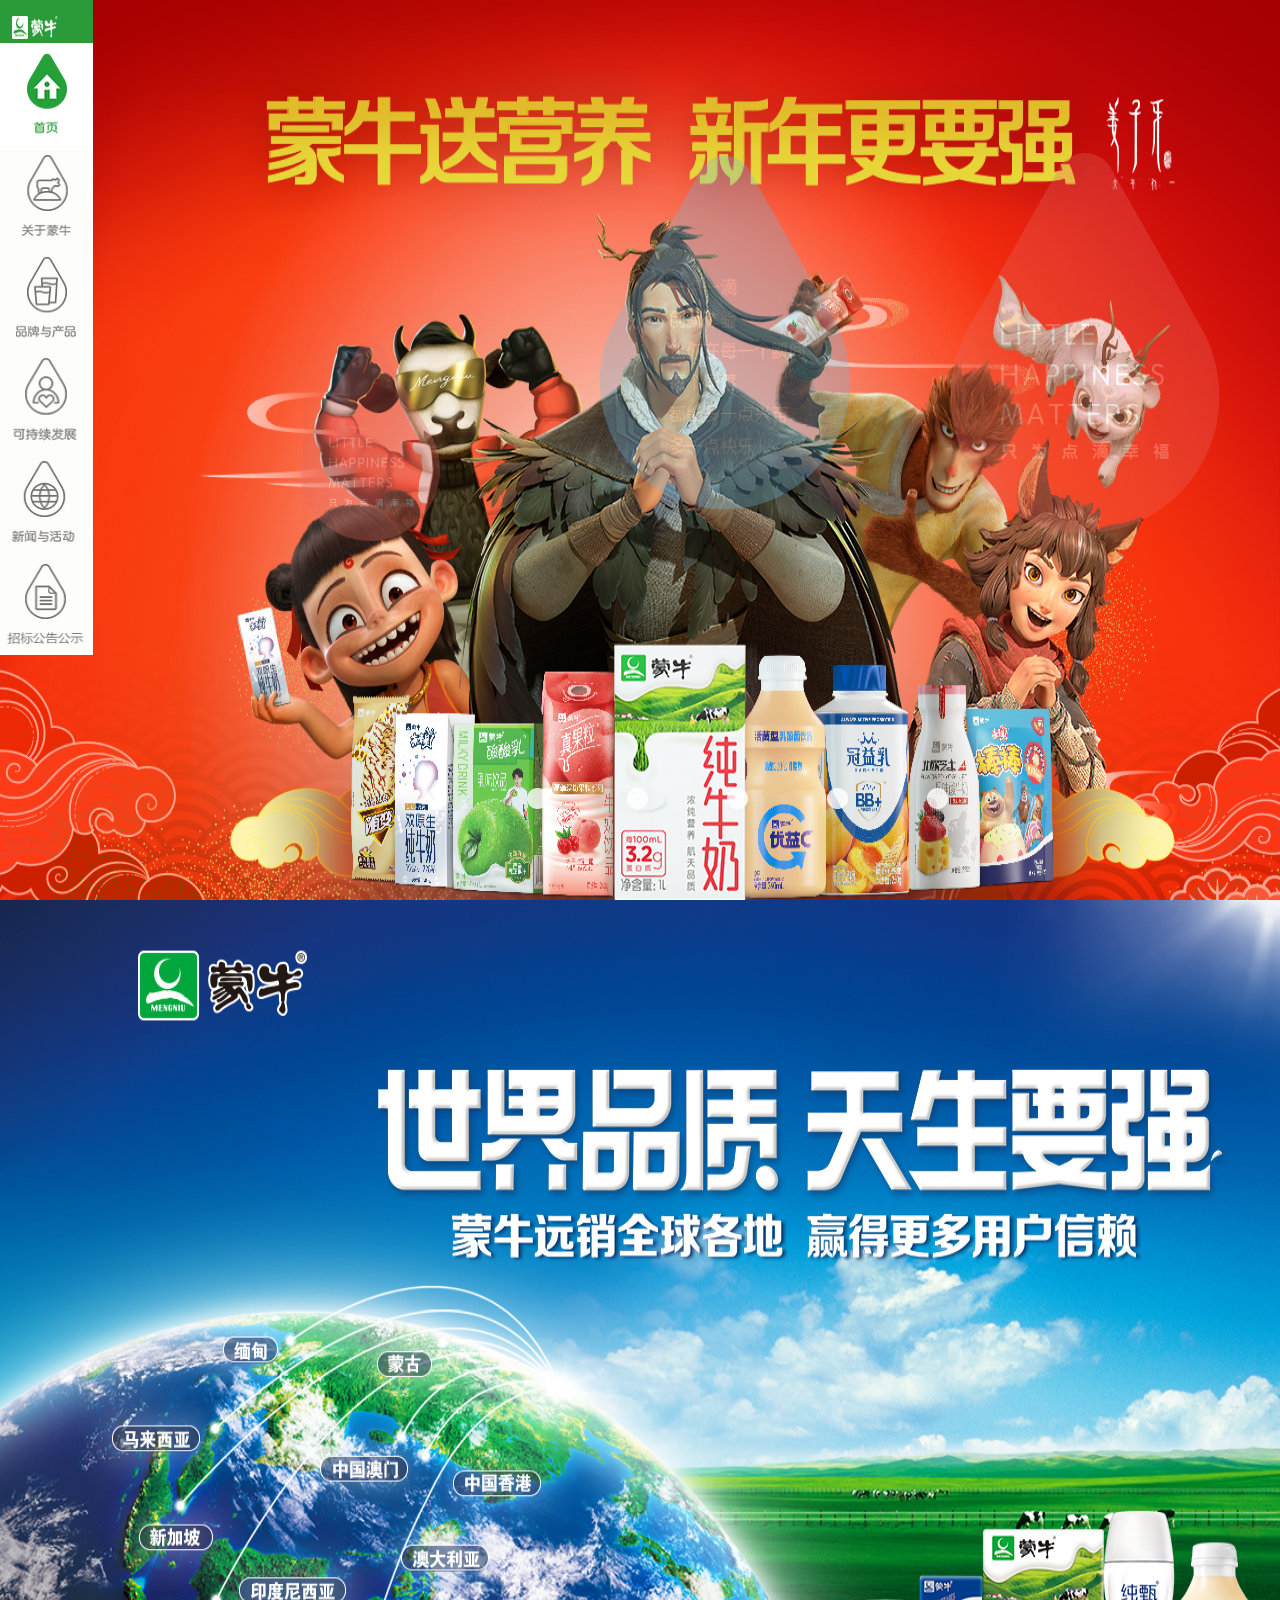
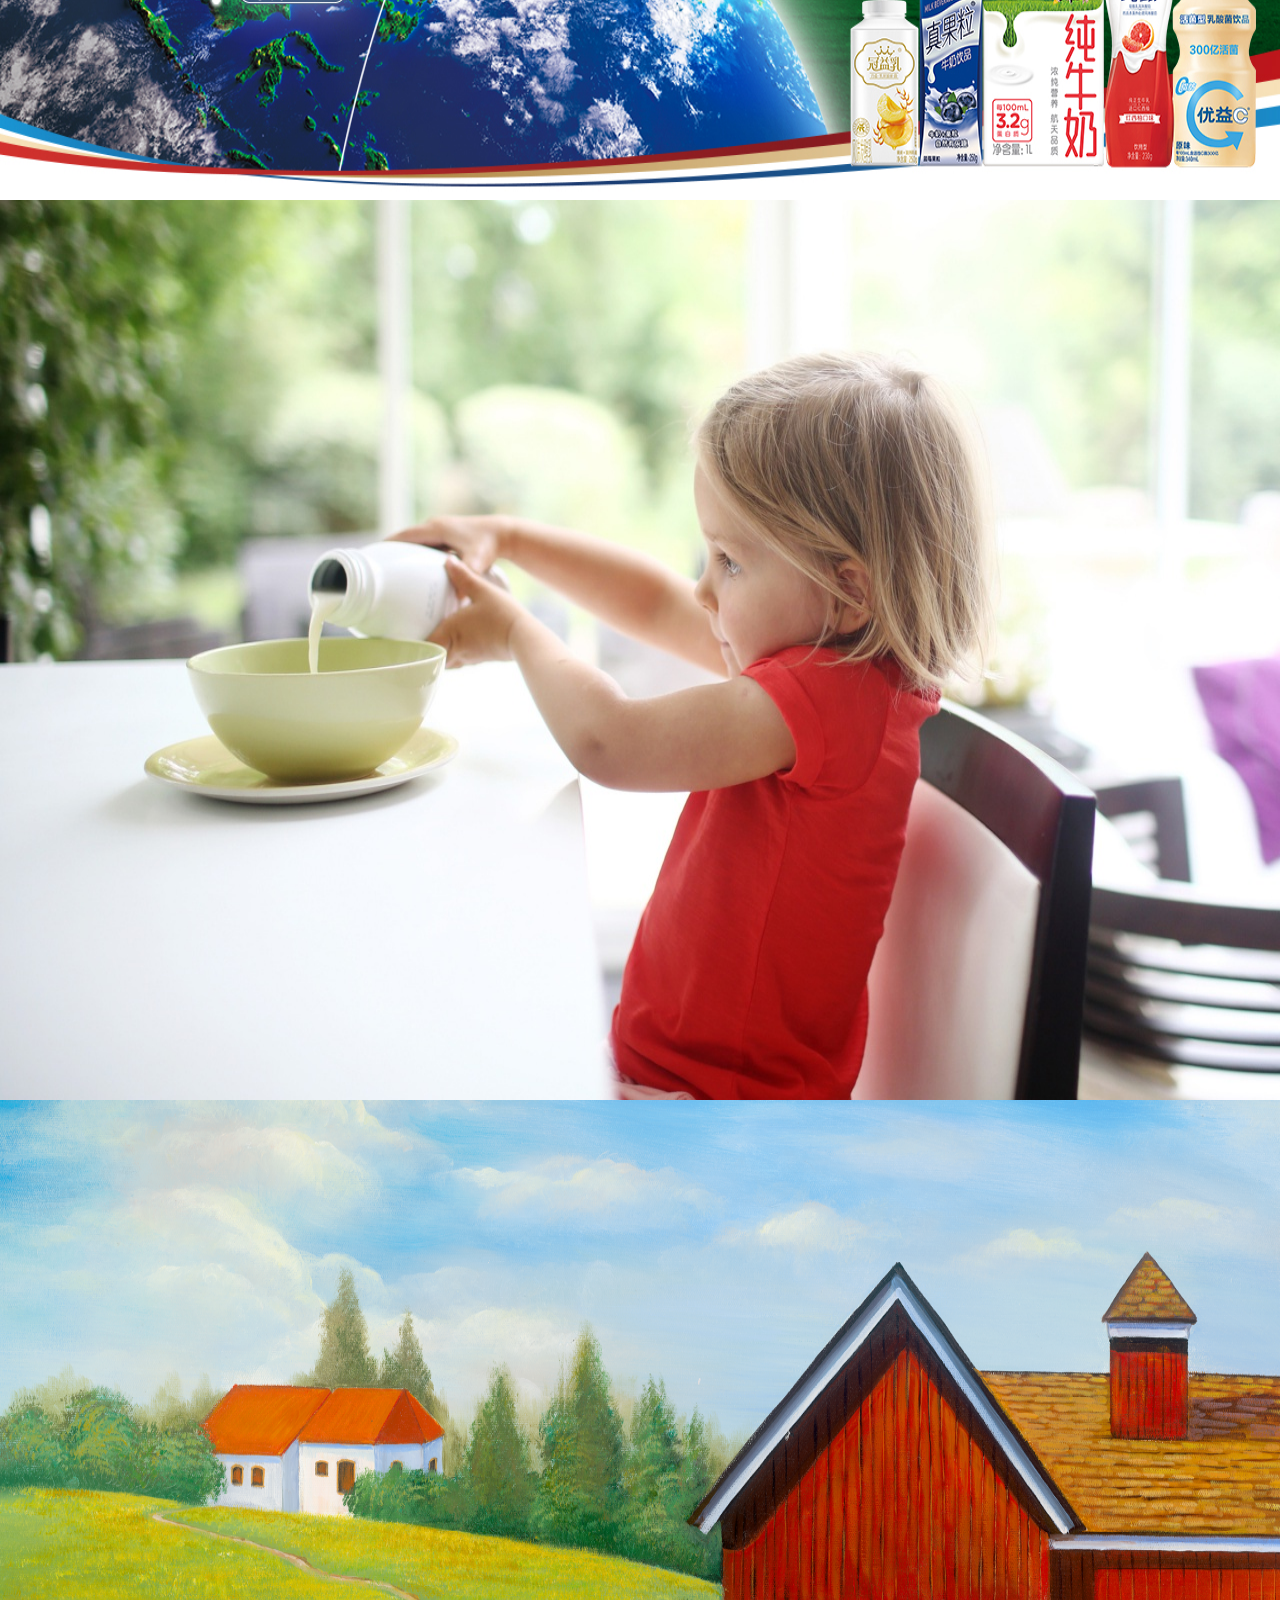
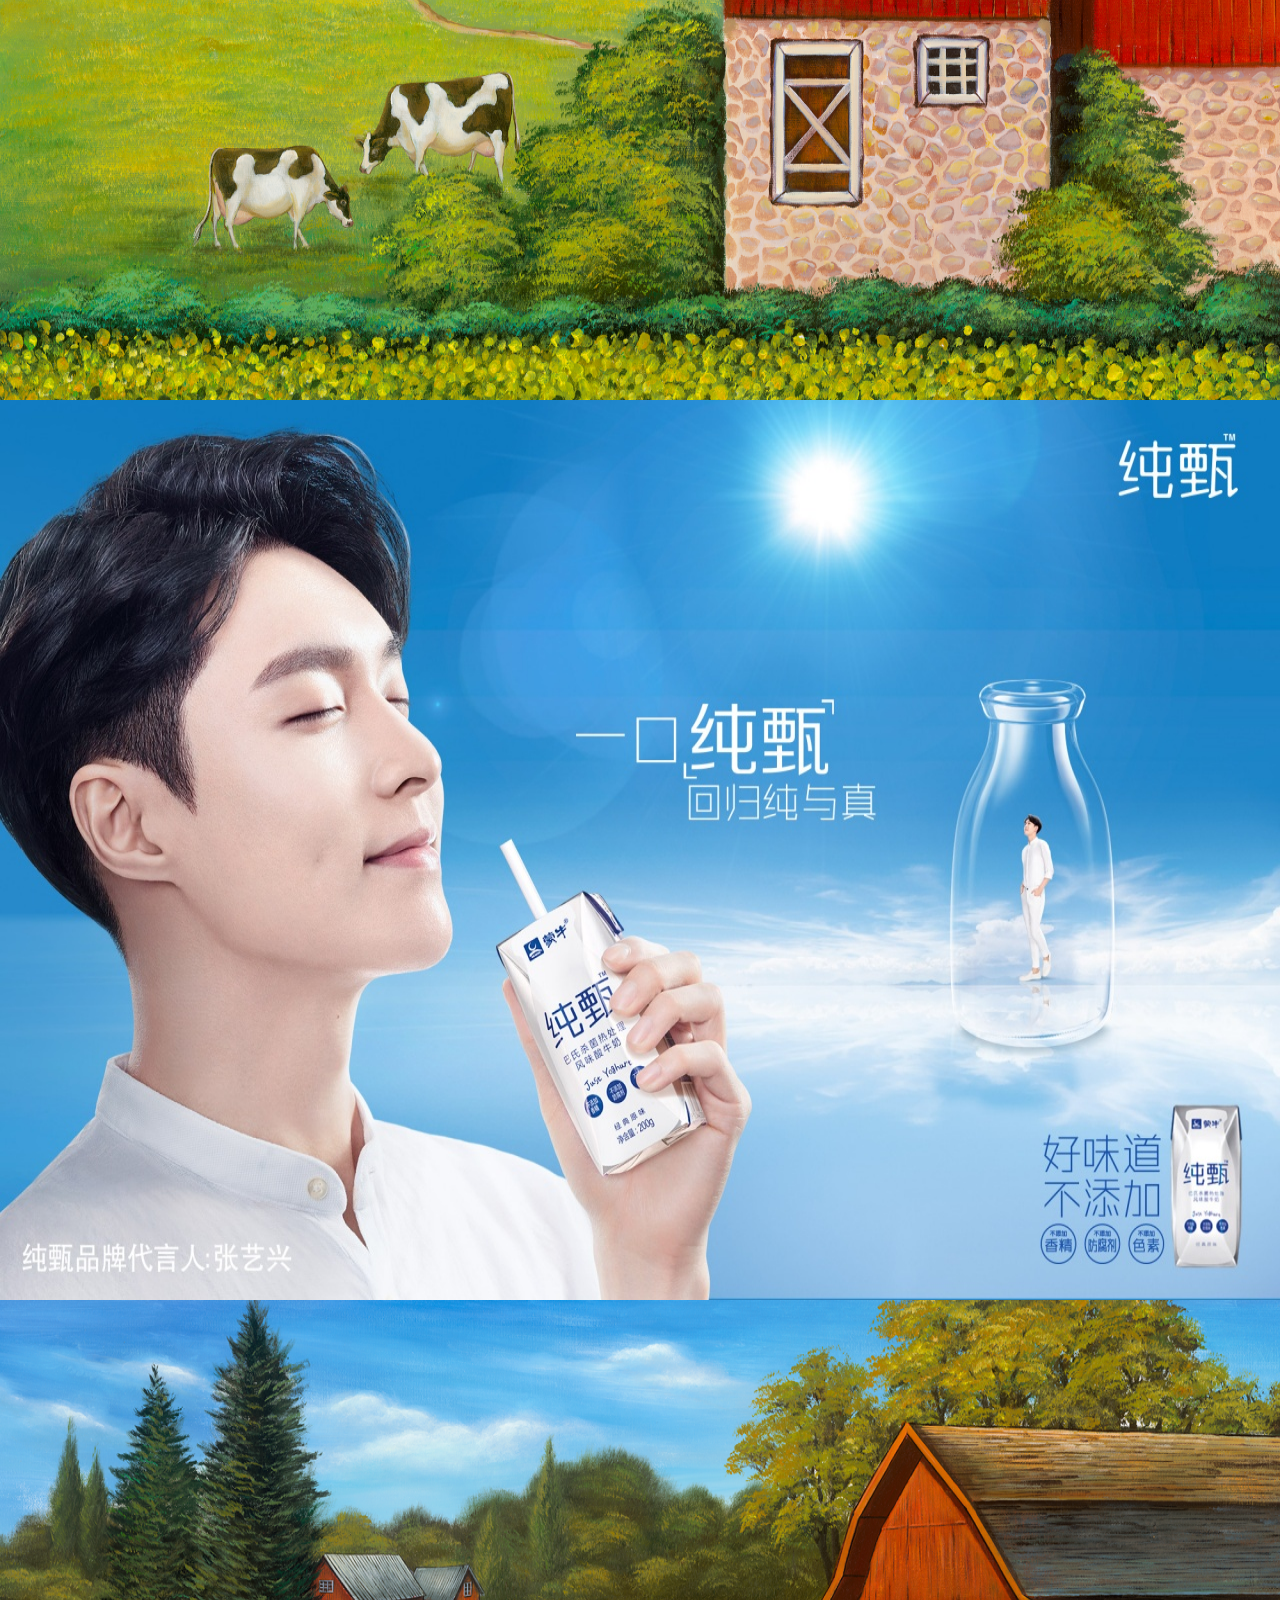
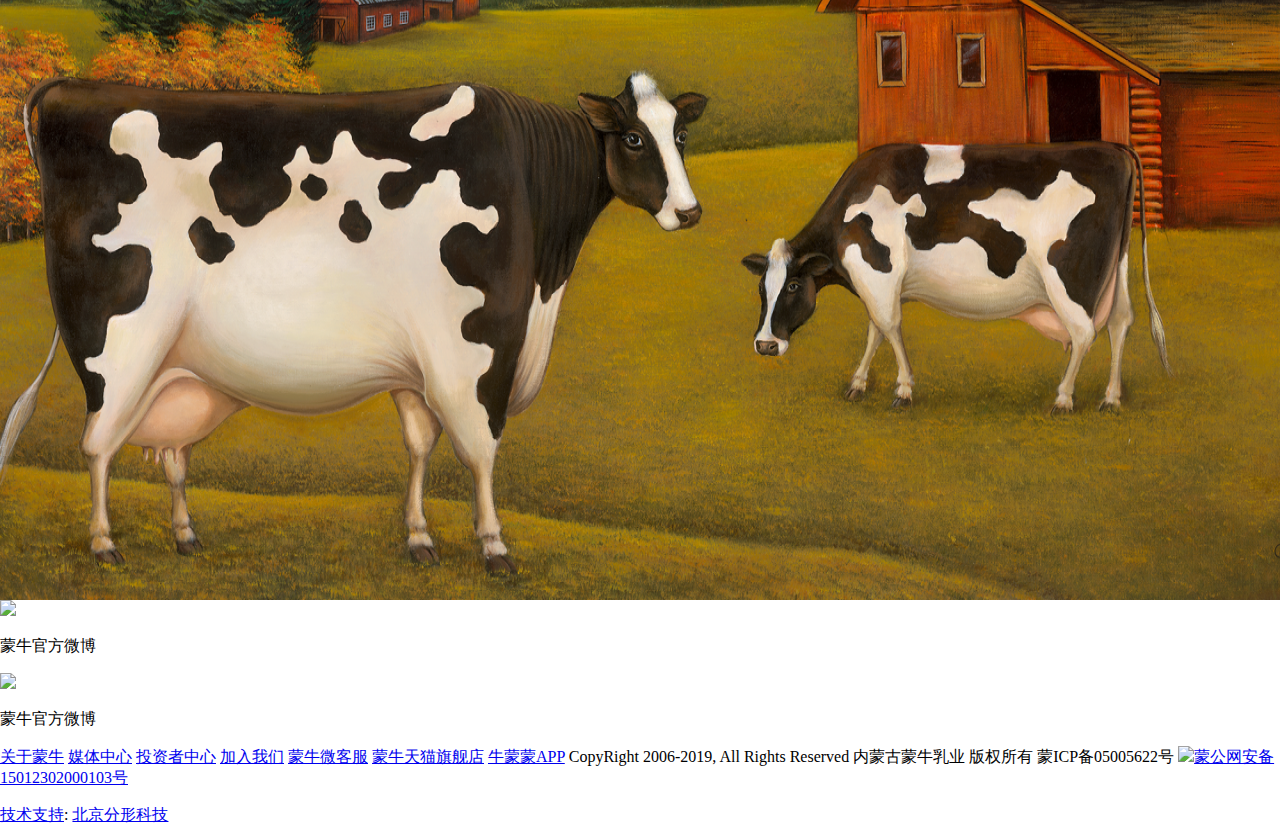
==== commit be55d942: "Update index.html" ====
--- a/mengniu/index/index.html
+++ b/mengniu/index/index.html
@@ -87,9 +87,9 @@
 			</mengniu-corp>
 		</last-bar>
 	</body>
+	<script src="js/main.js"></script>
 	<script src="js/bar1-6.js"></script>
 	<script src="https://cdn-1251928468.cos.ap-beijing.myqcloud.com/last-bar.js"></script>
 	<script src="js/waterdrop.js"></script>
 	<script src="../public/left-nav.js"></script>
-	<script src="js/main.js"></script>
 </html>
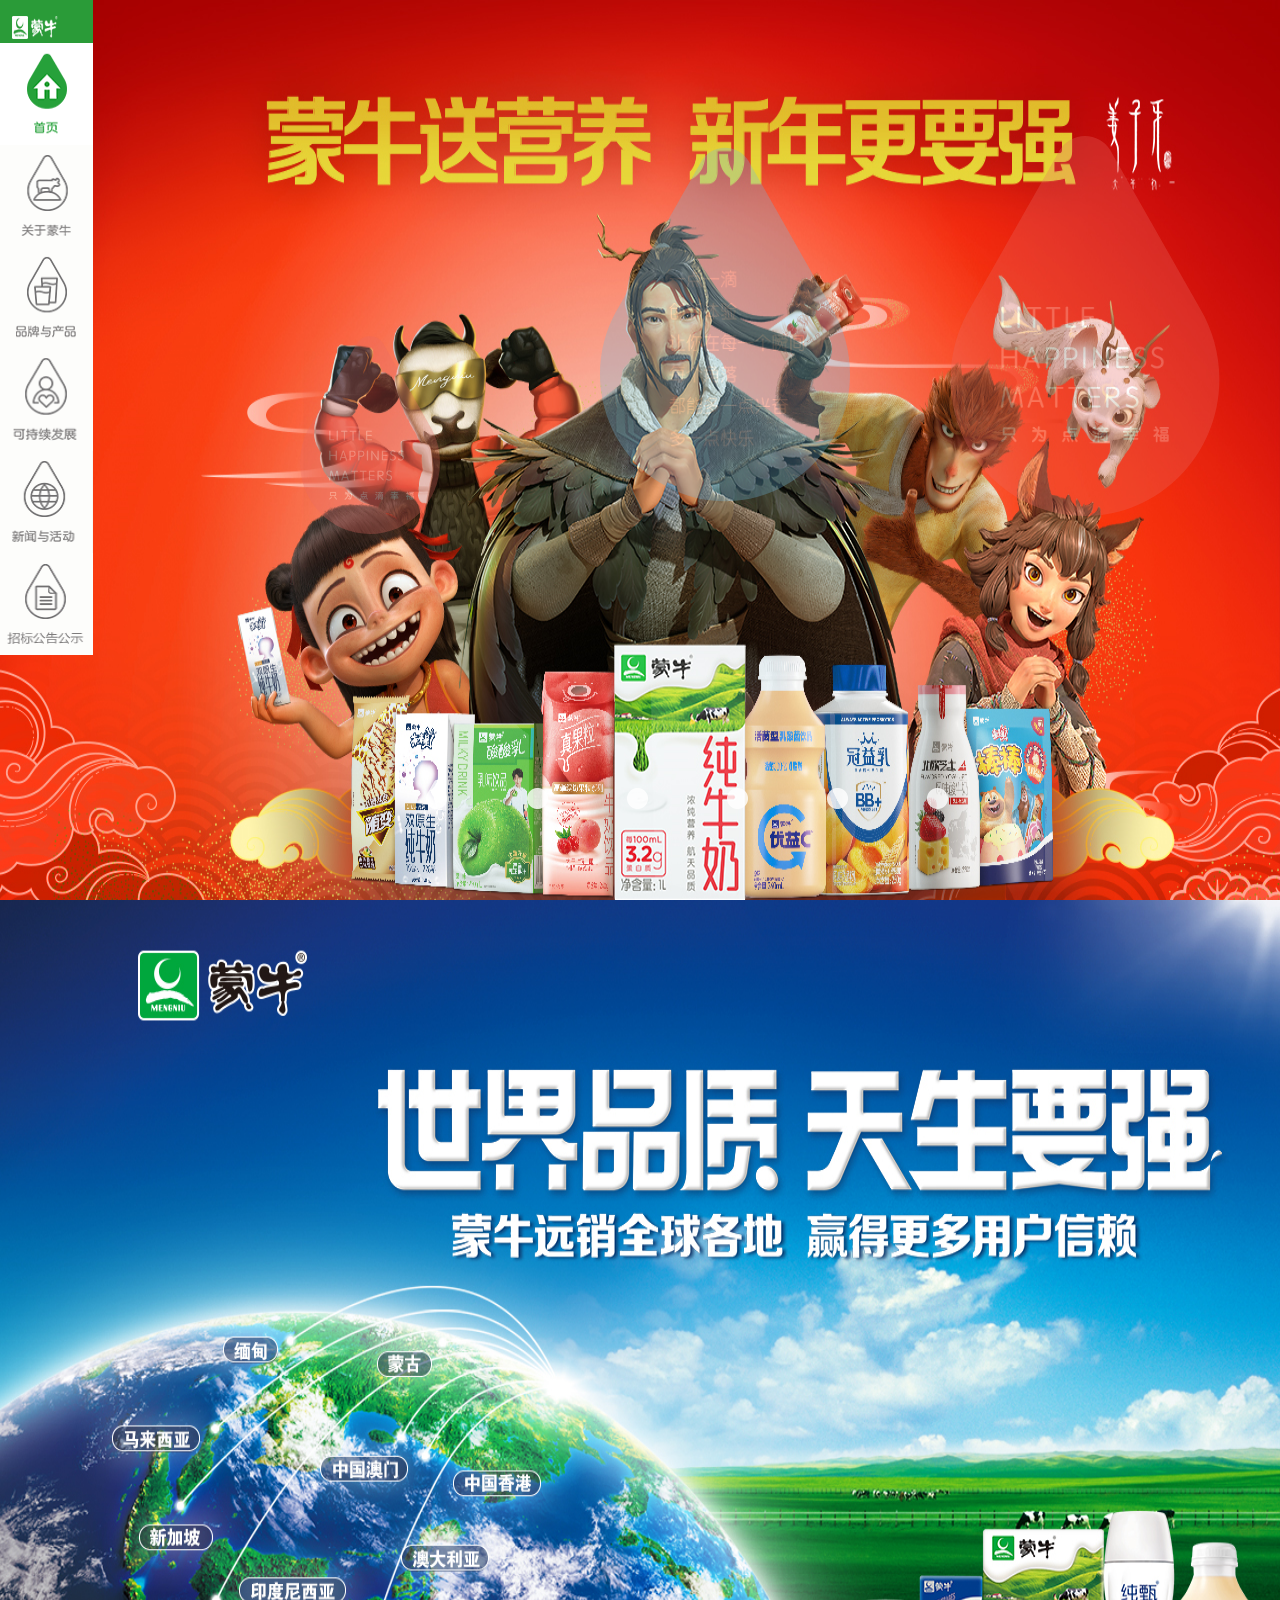
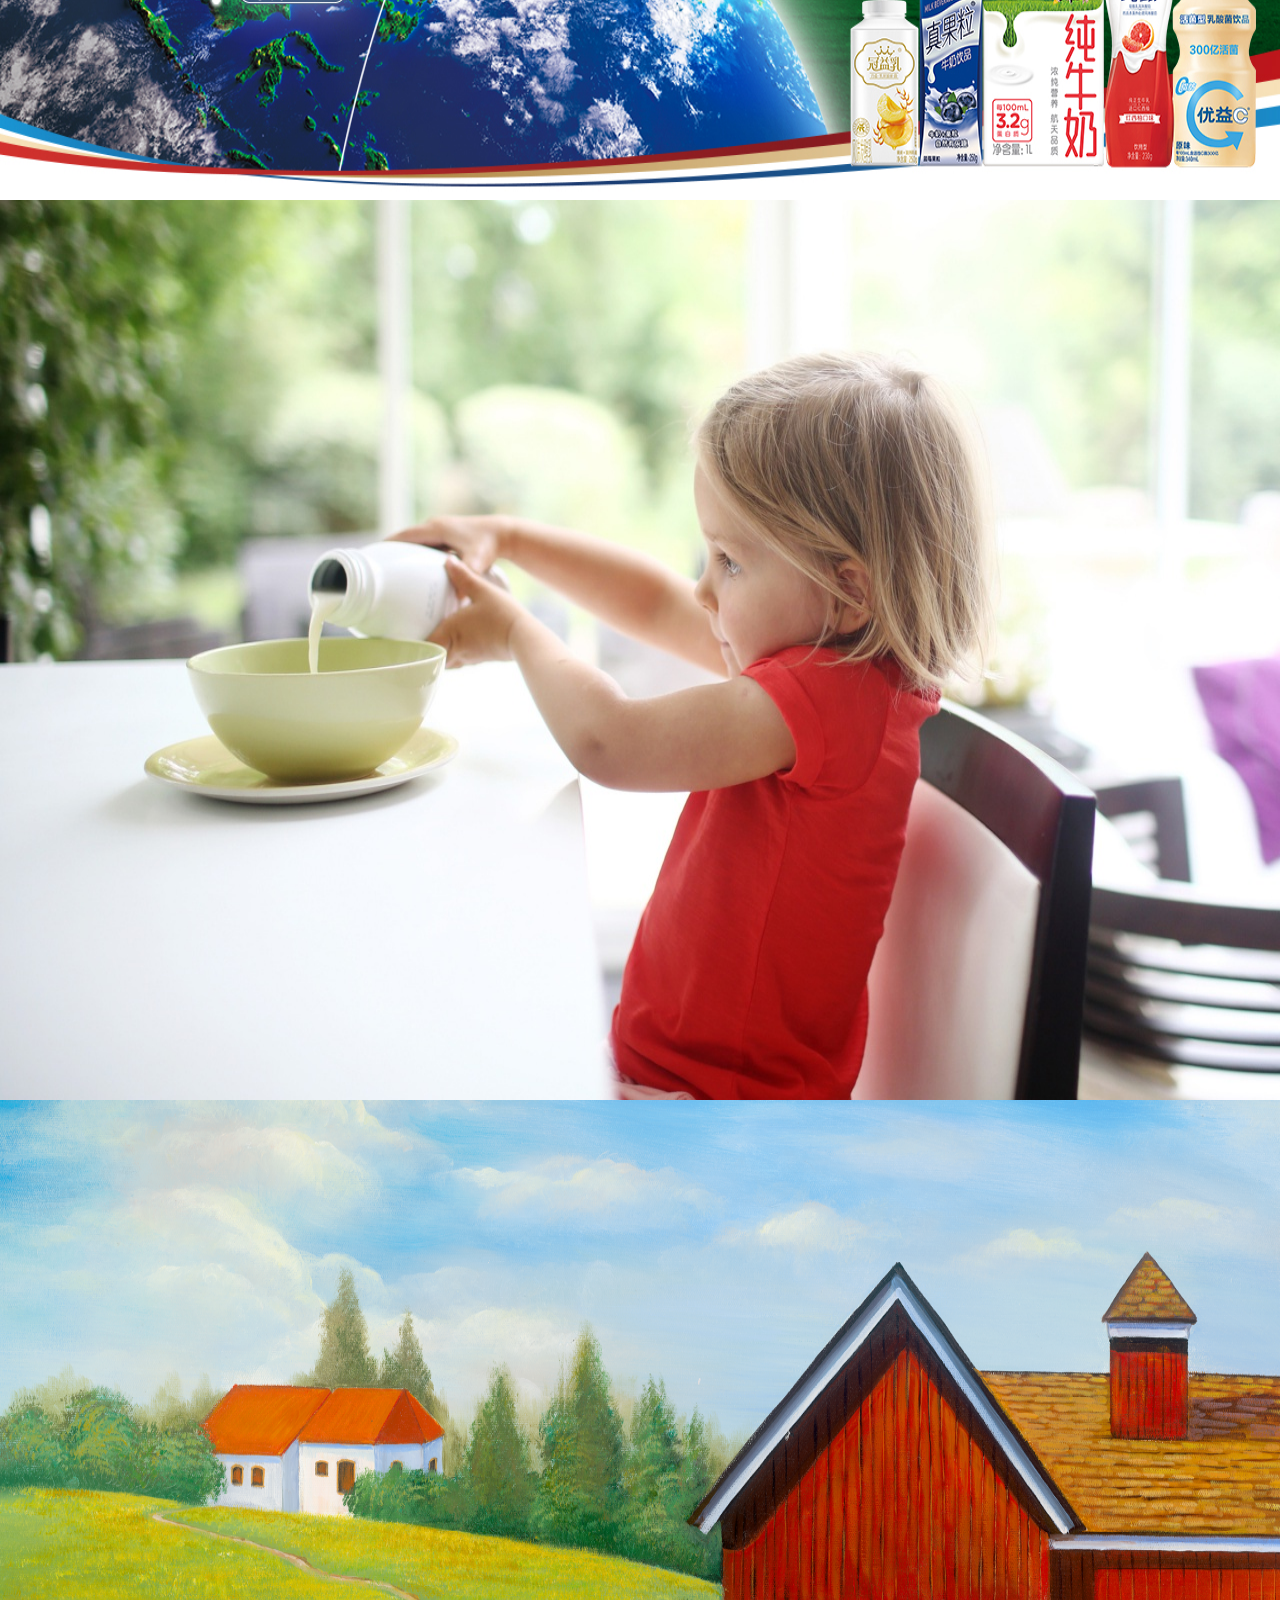
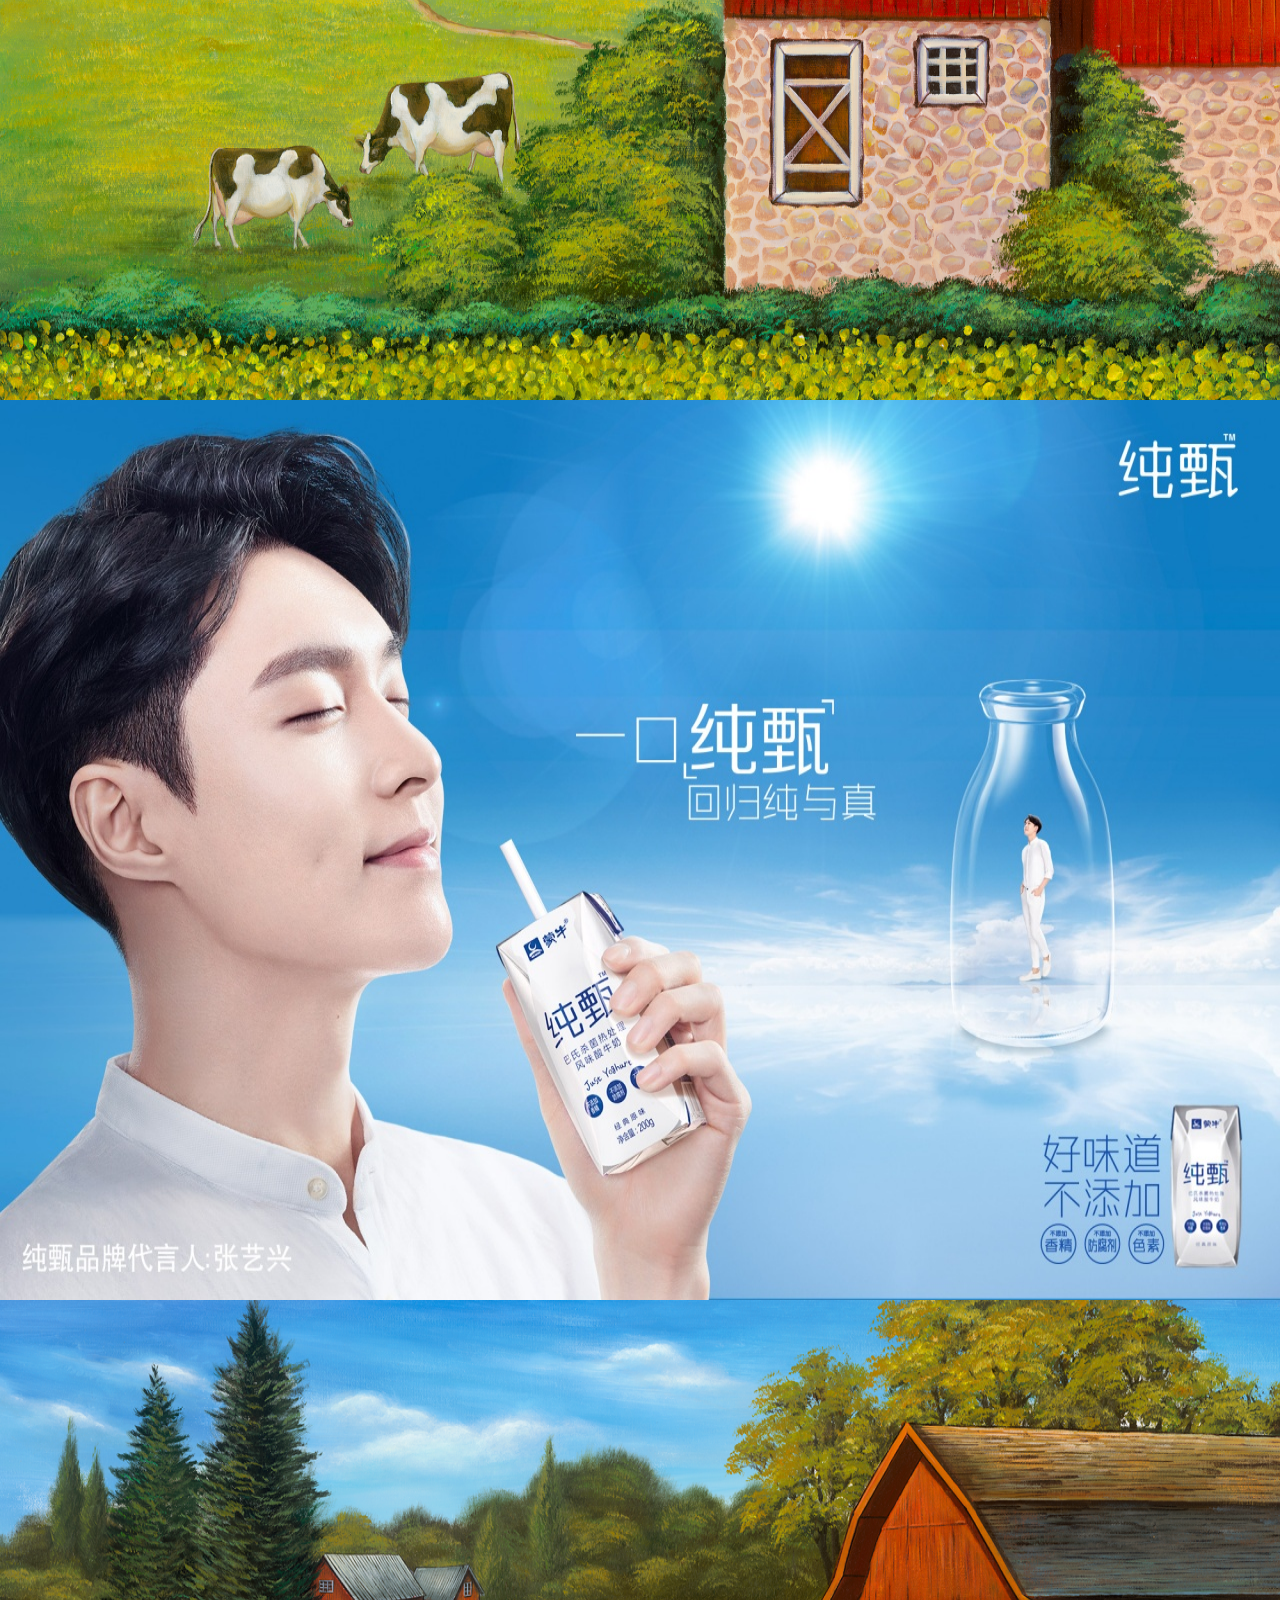
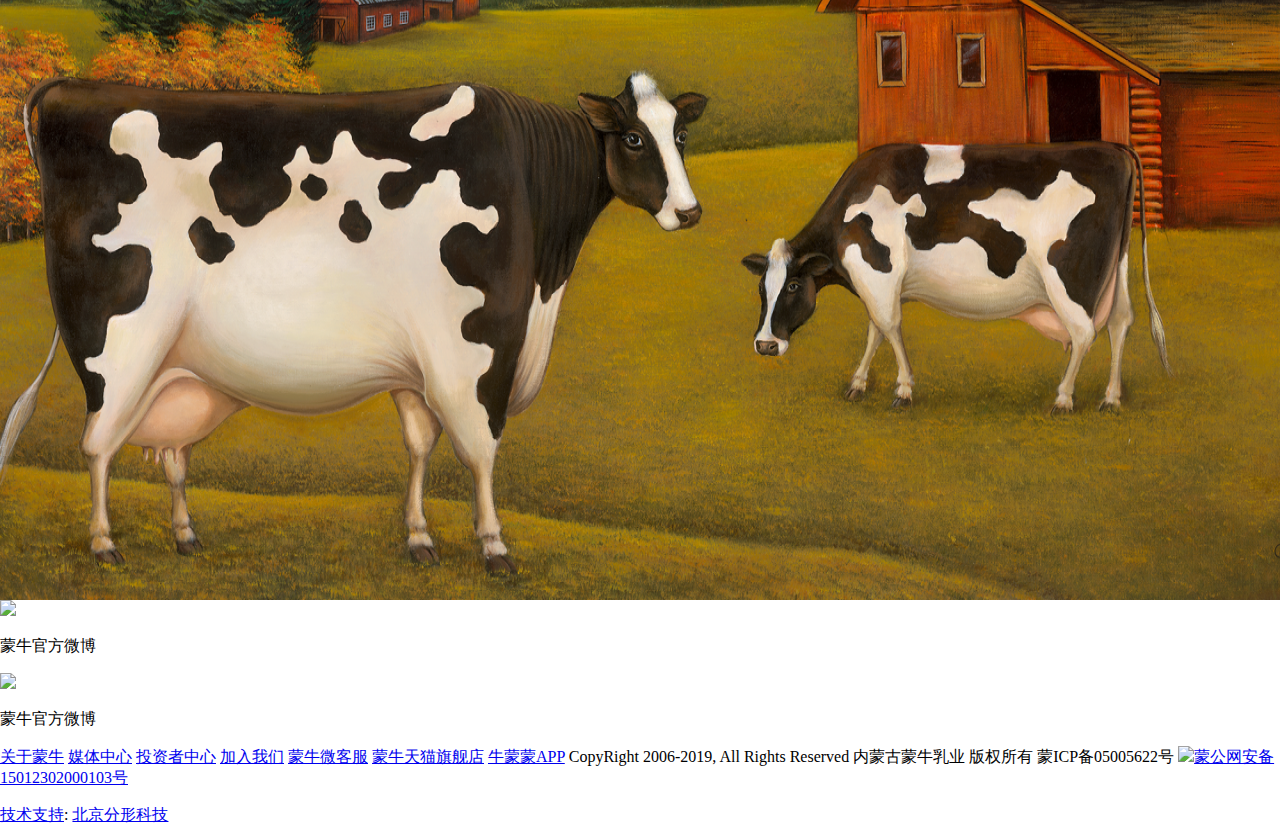
==== commit 9aea4dd0: "fix favicon.ico" ====
--- a/mengniu/index/index.html
+++ b/mengniu/index/index.html
@@ -8,7 +8,7 @@
 		<link href="css/six-points.css" rel="stylesheet" />
 		<link href="css/waterdrop.css" rel="stylesheet" />
 		<link href="https://cdn-1251928468.cos.ap-beijing.myqcloud.com/last-bar.css" rel="stylesheet" />
-		<link href="../public/favicon.ico" type="image/x-icon" rel="shortcut icon" />
+		<link href="/public/favicon.ico" type="image/x-icon" rel="shortcut icon" />
 		
 		<!--extend-column资源-->
 		<link href="../public/extend-column.css" rel="stylesheet"/>
